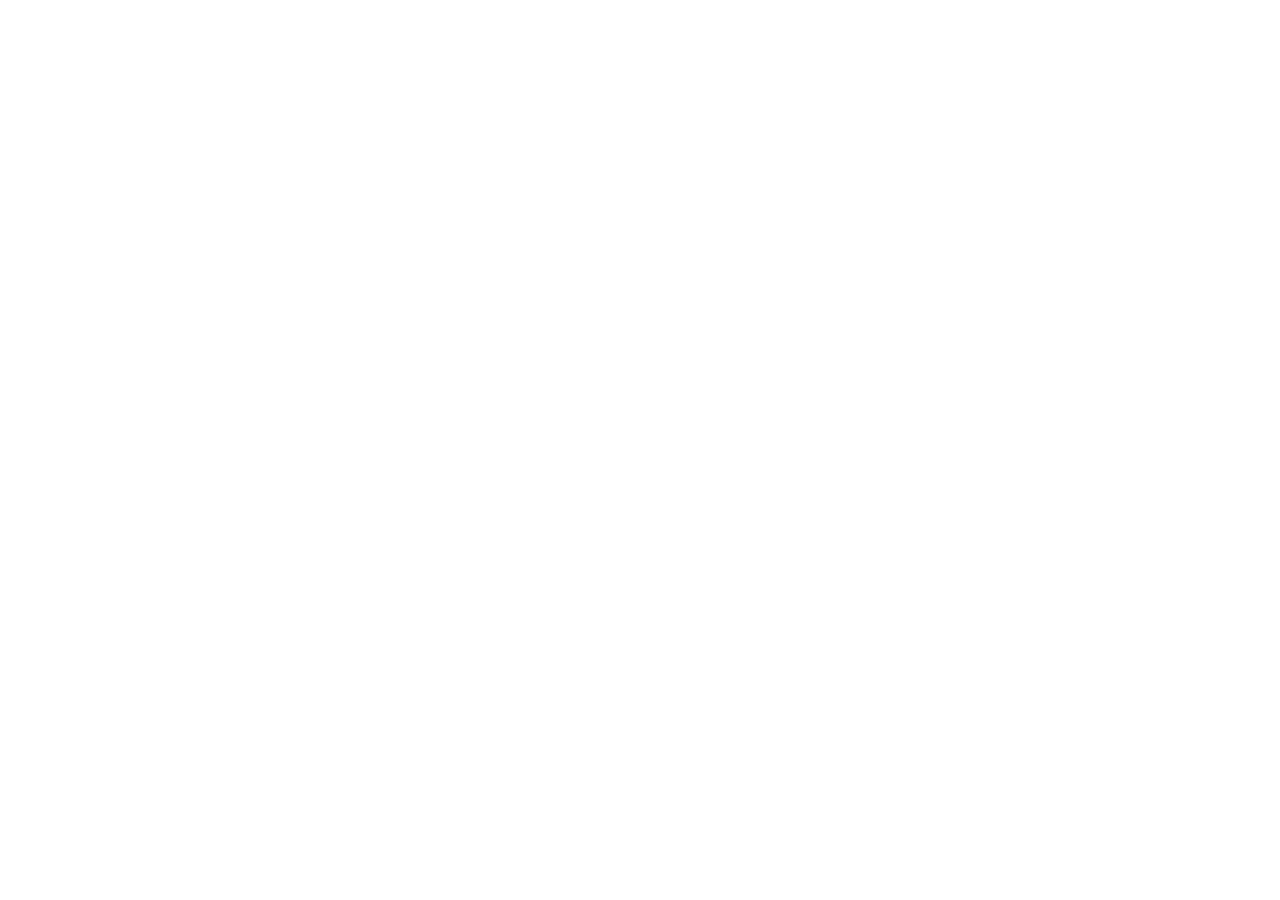
==== index.html @ a747517c "Adiciona index.html ao projeto" ====
<!DOCTYPE html>
<html lang="pt-br">
<head>
    <meta charset="UTF-8">
    <meta name="viewport" content="width=device-width, initial-scale=1.0">
    <title>fluxbox</title>
</head>
<body>
    

</body>
</html>
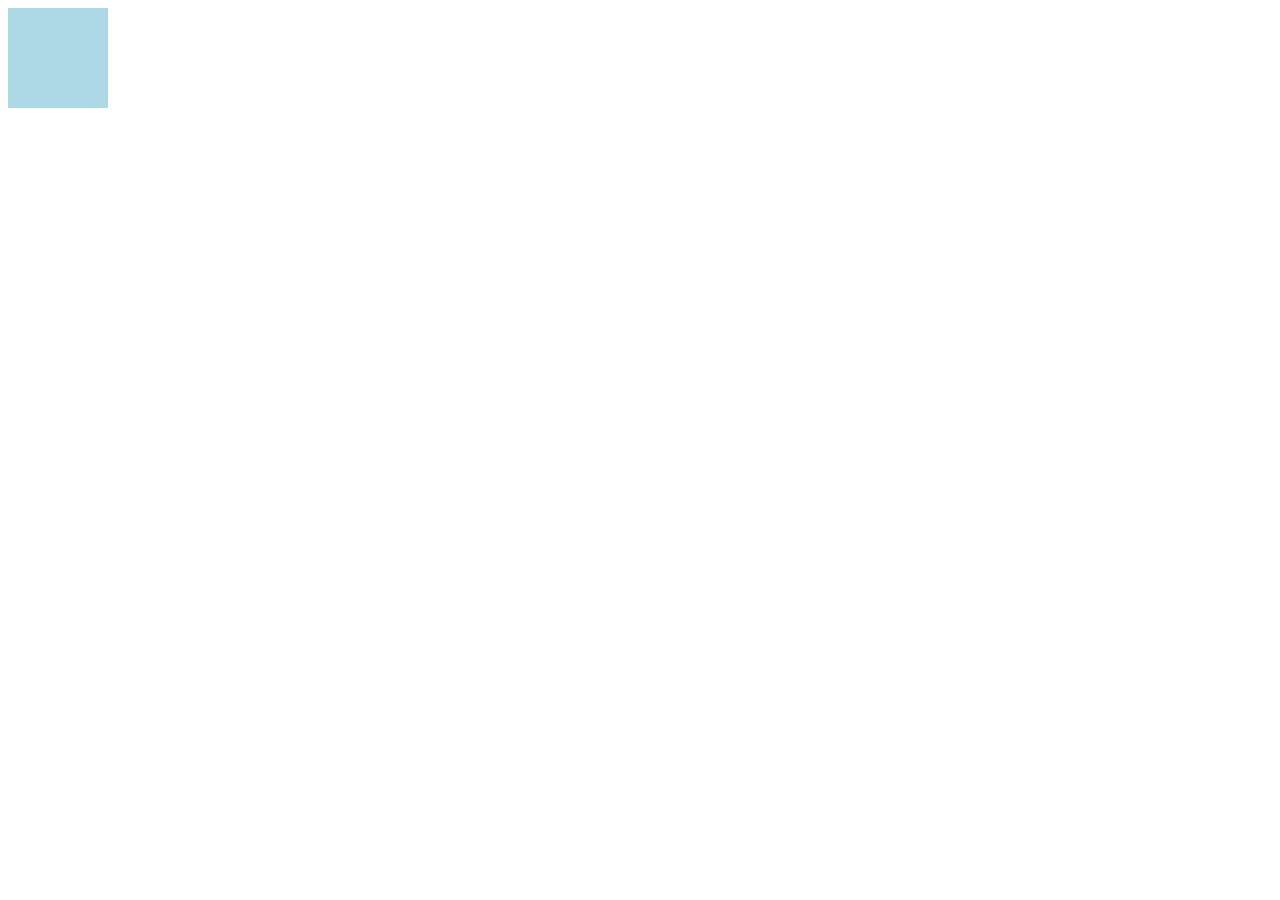
==== commit 70a789c8: "so umas mudanças" ====
--- a/index.html
+++ b/index.html
@@ -6,7 +6,6 @@
     <title>fluxbox</title>
 </head>
 <body>
-    
-
+    <div style="width: 100px; height: 100px; background-color: lightblue;"></div>
 </body>
 </html>
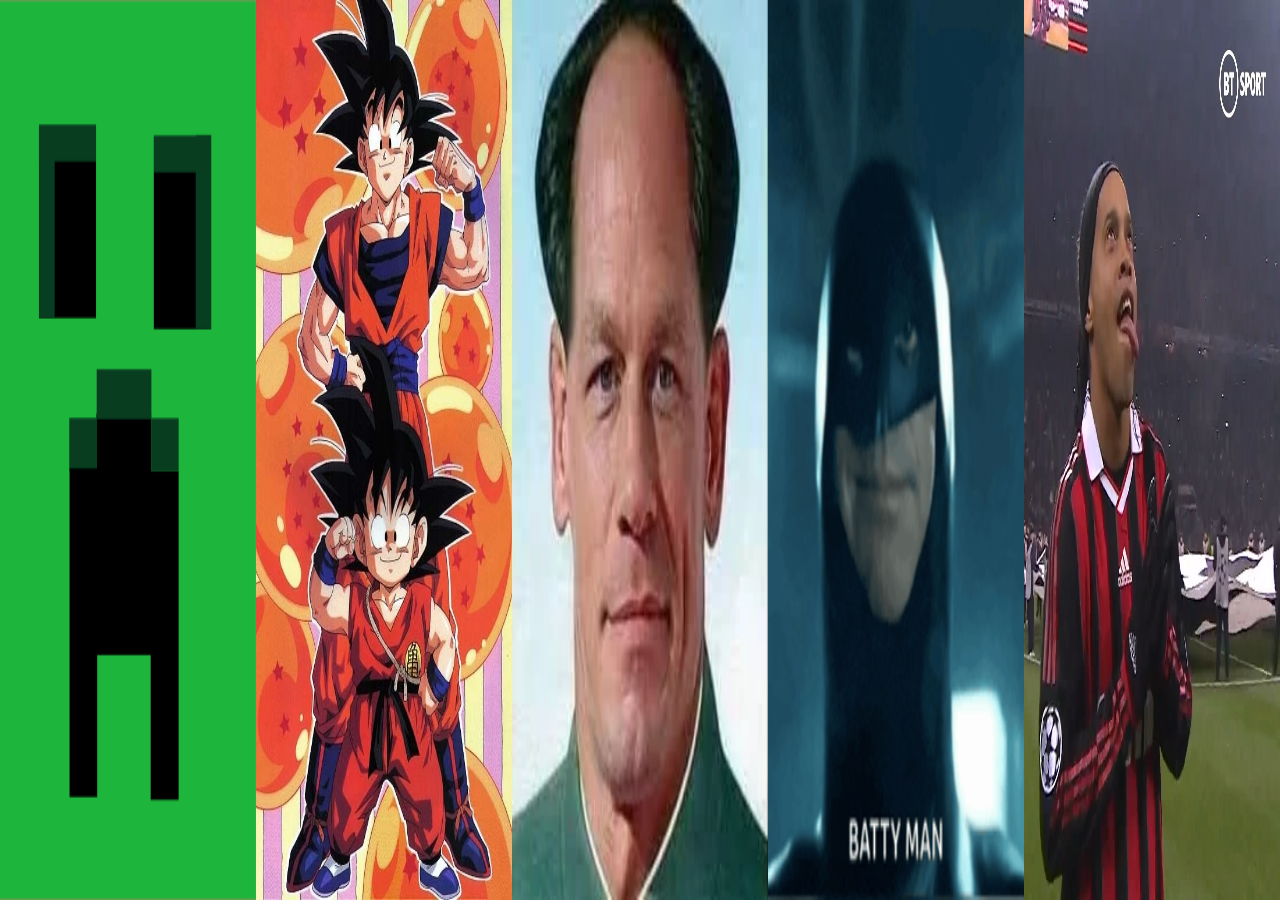
==== commit d4f90fe7: "mais alterações" ====
--- a/index.html
+++ b/index.html
@@ -2,10 +2,14 @@
 <html lang="pt-br">
 <head>
     <meta charset="UTF-8">
-    <meta name="viewport" content="width=device-width, initial-scale=1.0">
+    <meta name="viewport" content="width=device-width, initial-scale=1.0"  >
     <title>fluxbox</title>
 </head>
-<body>
-    <div style="width: 100px; height: 100px; background-color: lightblue;"></div>
+<body margin="0" style="margin: 0; padding: 0; overflow: hidden; display: flex; flex-direction: row; justify-content: center; ">
+    <div style="width: 45vh;height: 100vh; background-color: #EF767A; display: block;"><img src="500px-Minecraft-creeper-face.svg.webp" width="100%" height="100%"></div>
+    <div style="width: 45vh;height: 100vh; background-color: #456990; display: block;"><img src="Goku_29.webp" width="100%" height="100%"></div>
+    <div style="width: 45vh;height: 100vh; background-color: #49BEAA; display: block;"><img src="add-john-xina-and-the-wok-as-generals-to-the-xinet-v0-8naylxusv5d81.webp" width="100%" height="100%"></div>
+    <div style="width: 45vh;height: 100vh; background-color: #49DCB1; display: block;"><img src="batman.gif" width="100%" height="100%"></div>
+    <div style="width: 45vh;height: 100vh; background-color: #EEB868; display: block;"><img src="EoFkS7EWEAQLBzD.jpg" width="100%" height="100%"></div>
 </body>
 </html>
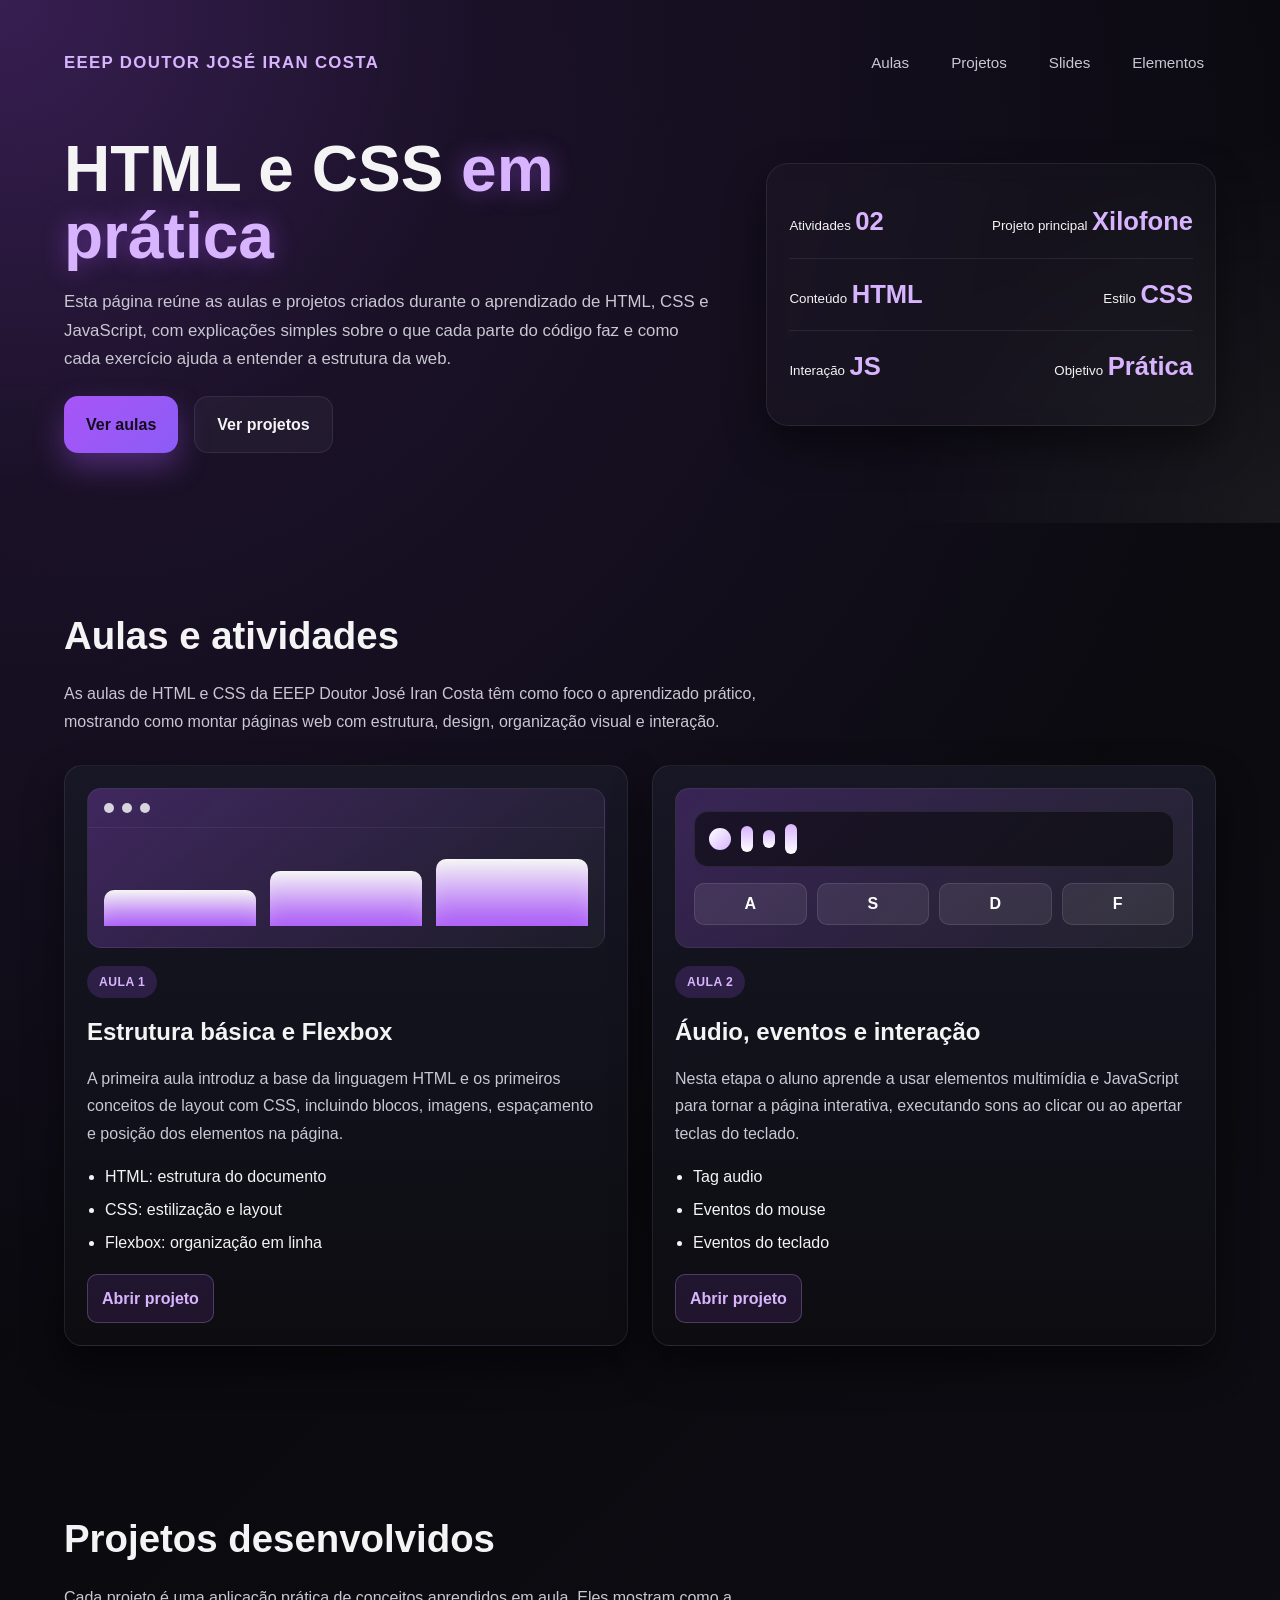
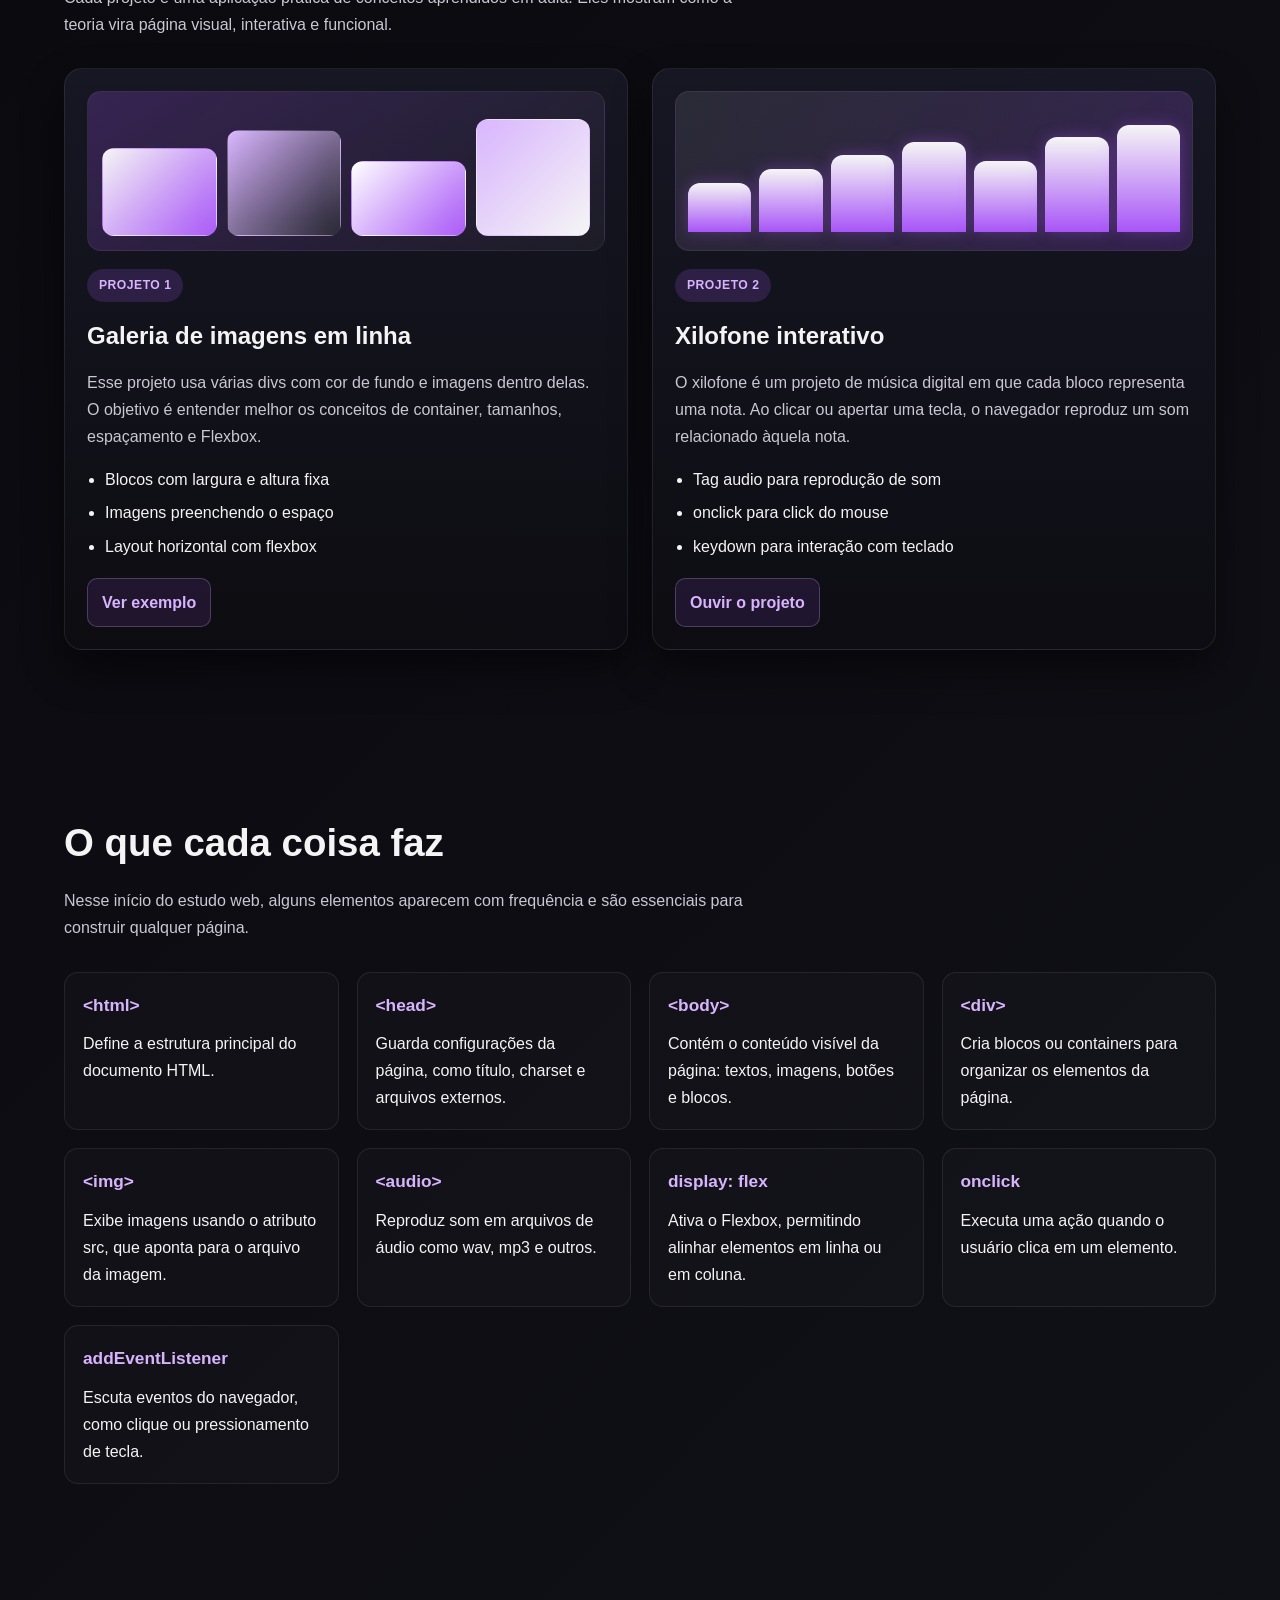
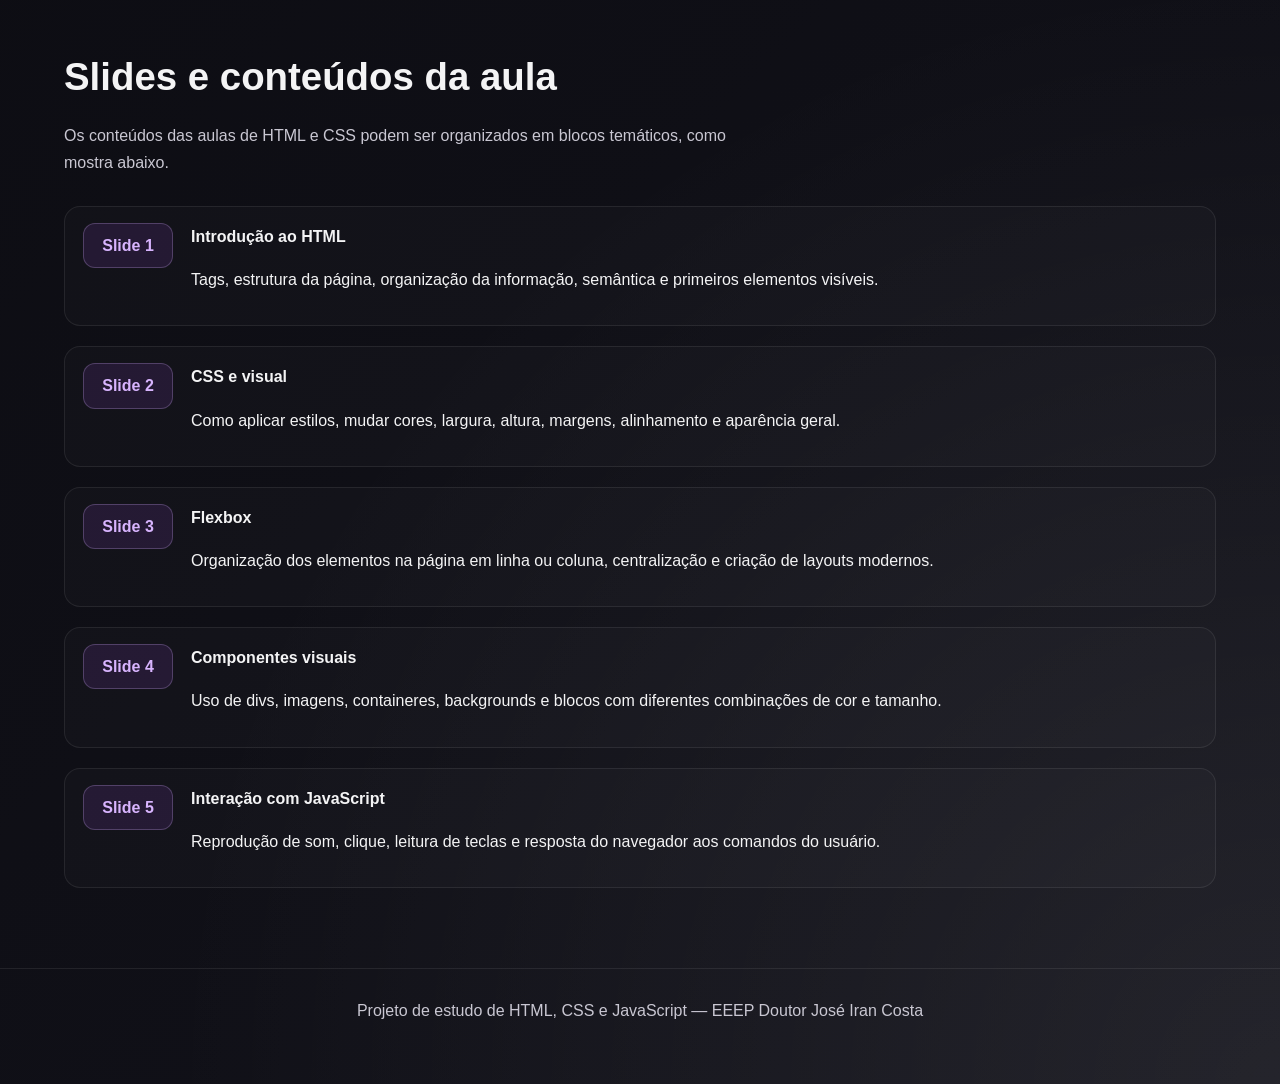
==== commit d9cdb21a: "melhorias" ====
--- a/index.html
+++ b/index.html
@@ -2,14 +2,305 @@
 <html lang="pt-br">
 <head>
     <meta charset="UTF-8">
-    <meta name="viewport" content="width=device-width, initial-scale=1.0"  >
-    <title>fluxbox</title>
+    <meta name="viewport" content="width=device-width, initial-scale=1.0">
+    <title>HTML/CSS - EEEP Doutor José Iran Costa</title>
+    <link rel="stylesheet" href="style.css">
 </head>
-<body margin="0" style="margin: 0; padding: 0; overflow: hidden; display: flex; flex-direction: row; justify-content: center; ">
-    <div style="width: 45vh;height: 100vh; background-color: #EF767A; display: block;"><img src="500px-Minecraft-creeper-face.svg.webp" width="100%" height="100%"></div>
-    <div style="width: 45vh;height: 100vh; background-color: #456990; display: block;"><img src="Goku_29.webp" width="100%" height="100%"></div>
-    <div style="width: 45vh;height: 100vh; background-color: #49BEAA; display: block;"><img src="add-john-xina-and-the-wok-as-generals-to-the-xinet-v0-8naylxusv5d81.webp" width="100%" height="100%"></div>
-    <div style="width: 45vh;height: 100vh; background-color: #49DCB1; display: block;"><img src="batman.gif" width="100%" height="100%"></div>
-    <div style="width: 45vh;height: 100vh; background-color: #EEB868; display: block;"><img src="EoFkS7EWEAQLBzD.jpg" width="100%" height="100%"></div>
+<body>
+    <header class="hero" id="inicio">
+        <div class="container">
+            <div class="topbar">
+                <div class="brand">EEEP Doutor José Iran Costa</div>
+                <nav class="nav" aria-label="Menu principal">
+                    <a href="#aulas">Aulas</a>
+                    <a href="#projetos">Projetos</a>
+                    <a href="#slides">Slides</a>
+                    <a href="#tags">Elementos</a>
+                </nav>
+            </div>
+
+            <div class="hero-content">
+                <div>
+                    <h1>HTML e CSS <span class="highlight">em prática</span></h1>
+                    <p>
+                        Esta página reúne as aulas e projetos criados durante o aprendizado de HTML, CSS e JavaScript,
+                        com explicações simples sobre o que cada parte do código faz e como cada exercício ajuda a entender
+                        a estrutura da web.
+                    </p>
+                    <div class="cta-row">
+                        <a class="btn btn-primary" href="#aulas">Ver aulas</a>
+                        <a class="btn btn-secondary" href="#projetos">Ver projetos</a>
+                    </div>
+                </div>
+
+                <div class="hero-card">
+                    <div class="mini-stat">
+                        <div>
+                            <small>Atividades</small>
+                            <strong>02</strong>
+                        </div>
+                        <div>
+                            <small>Projeto principal</small>
+                            <strong>Xilofone</strong>
+                        </div>
+                    </div>
+                    <div class="mini-stat">
+                        <div>
+                            <small>Conteúdo</small>
+                            <strong>HTML</strong>
+                        </div>
+                        <div>
+                            <small>Estilo</small>
+                            <strong>CSS</strong>
+                        </div>
+                    </div>
+                    <div class="mini-stat">
+                        <div>
+                            <small>Interação</small>
+                            <strong>JS</strong>
+                        </div>
+                        <div>
+                            <small>Objetivo</small>
+                            <strong>Prática</strong>
+                        </div>
+                    </div>
+                </div>
+            </div>
+        </div>
+    </header>
+
+    <main>
+        <section class="section" id="aulas">
+            <div class="container">
+                <h2 class="section-title">Aulas e atividades</h2>
+                <p class="section-sub">
+                    As aulas de HTML e CSS da EEEP Doutor José Iran Costa têm como foco o aprendizado prático,
+                    mostrando como montar páginas web com estrutura, design, organização visual e interação.
+                </p>
+
+                <div class="grid">
+                    <article class="card">
+                        <div class="card-visual visual-html">
+                            <div class="code-window">
+                                <span></span>
+                                <span></span>
+                                <span></span>
+                            </div>
+                            <div class="layout-demo layout-demo-row">
+                                <div></div>
+                                <div></div>
+                                <div></div>
+                            </div>
+                        </div>
+                        <span class="tag">Aula 1</span>
+                        <h3>Estrutura básica e Flexbox</h3>
+                        <p>
+                            A primeira aula introduz a base da linguagem HTML e os primeiros conceitos de layout com CSS,
+                            incluindo blocos, imagens, espaçamento e posição dos elementos na página.
+                        </p>
+                        <ul>
+                            <li>HTML: estrutura do documento</li>
+                            <li>CSS: estilização e layout</li>
+                            <li>Flexbox: organização em linha</li>
+                        </ul>
+                        <a class="project-link" href="aula%20_1/index.html" target="_blank">Abrir projeto</a>
+                    </article>
+
+                    <article class="card">
+                        <div class="card-visual visual-audio">
+                            <div class="player-panel">
+                                <span class="btn-circle"></span>
+                                <span class="bar bar-1"></span>
+                                <span class="bar bar-2"></span>
+                                <span class="bar bar-3"></span>
+                            </div>
+                            <div class="keypad">
+                                <span>A</span>
+                                <span>S</span>
+                                <span>D</span>
+                                <span>F</span>
+                            </div>
+                        </div>
+                        <span class="tag">Aula 2</span>
+                        <h3>Áudio, eventos e interação</h3>
+                        <p>
+                            Nesta etapa o aluno aprende a usar elementos multimídia e JavaScript para tornar a página interativa,
+                            executando sons ao clicar ou ao apertar teclas do teclado.
+                        </p>
+                        <ul>
+                            <li>Tag audio</li>
+                            <li>Eventos do mouse</li>
+                            <li>Eventos do teclado</li>
+                        </ul>
+                        <a class="project-link" href="xilofone/index.html" target="_blank">Abrir projeto</a>
+                    </article>
+                </div>
+            </div>
+        </section>
+
+        <section class="section" id="projetos">
+            <div class="container">
+                <h2 class="section-title">Projetos desenvolvidos</h2>
+                <p class="section-sub">
+                    Cada projeto é uma aplicação prática de conceitos aprendidos em aula. Eles mostram como a teoria vira
+                    página visual, interativa e funcional.
+                </p>
+
+                <div class="grid">
+                    <article class="card">
+                        <div class="card-visual visual-gallery">
+                            <div class="image-strip">
+                                <span class="img-box img-one"></span>
+                                <span class="img-box img-two"></span>
+                                <span class="img-box img-three"></span>
+                                <span class="img-box img-four"></span>
+                            </div>
+                        </div>
+                        <span class="tag">Projeto 1</span>
+                        <h3>Galeria de imagens em linha</h3>
+                        <p>
+                            Esse projeto usa várias divs com cor de fundo e imagens dentro delas. O objetivo é entender melhor
+                            os conceitos de container, tamanhos, espaçamento e Flexbox.
+                        </p>
+                        <ul>
+                            <li>Blocos com largura e altura fixa</li>
+                            <li>Imagens preenchendo o espaço</li>
+                            <li>Layout horizontal com flexbox</li>
+                        </ul>
+                        <a class="project-link" href="aula%20_1/index.html" target="_blank">Ver exemplo</a>
+                    </article>
+
+                    <article class="card">
+                        <div class="card-visual visual-xylophone">
+                            <div class="xylophone-bars">
+                                <span></span>
+                                <span></span>
+                                <span></span>
+                                <span></span>
+                                <span></span>
+                                <span></span>
+                                <span></span>
+                            </div>
+                        </div>
+                        <span class="tag">Projeto 2</span>
+                        <h3>Xilofone interativo</h3>
+                        <p>
+                            O xilofone é um projeto de música digital em que cada bloco representa uma nota. Ao clicar ou apertar
+                            uma tecla, o navegador reproduz um som relacionado àquela nota.
+                        </p>
+                        <ul>
+                            <li>Tag audio para reprodução de som</li>
+                            <li>onclick para click do mouse</li>
+                            <li>keydown para interação com teclado</li>
+                        </ul>
+                        <a class="project-link" href="xilofone/index.html" target="_blank">Ouvir o projeto</a>
+                    </article>
+                </div>
+            </div>
+        </section>
+
+        <section class="section" id="tags">
+            <div class="container">
+                <h2 class="section-title">O que cada coisa faz</h2>
+                <p class="section-sub">
+                    Nesse início do estudo web, alguns elementos aparecem com frequência e são essenciais para construir qualquer página.
+                </p>
+
+                <div class="glossary">
+                    <div class="glossary-item">
+                        <strong>&lt;html&gt;</strong>
+                        Define a estrutura principal do documento HTML.
+                    </div>
+                    <div class="glossary-item">
+                        <strong>&lt;head&gt;</strong>
+                        Guarda configurações da página, como título, charset e arquivos externos.
+                    </div>
+                    <div class="glossary-item">
+                        <strong>&lt;body&gt;</strong>
+                        Contém o conteúdo visível da página: textos, imagens, botões e blocos.
+                    </div>
+                    <div class="glossary-item">
+                        <strong>&lt;div&gt;</strong>
+                        Cria blocos ou containers para organizar os elementos da página.
+                    </div>
+                    <div class="glossary-item">
+                        <strong>&lt;img&gt;</strong>
+                        Exibe imagens usando o atributo src, que aponta para o arquivo da imagem.
+                    </div>
+                    <div class="glossary-item">
+                        <strong>&lt;audio&gt;</strong>
+                        Reproduz som em arquivos de áudio como wav, mp3 e outros.
+                    </div>
+                    <div class="glossary-item">
+                        <strong>display: flex</strong>
+                        Ativa o Flexbox, permitindo alinhar elementos em linha ou em coluna.
+                    </div>
+                    <div class="glossary-item">
+                        <strong>onclick</strong>
+                        Executa uma ação quando o usuário clica em um elemento.
+                    </div>
+                    <div class="glossary-item">
+                        <strong>addEventListener</strong>
+                        Escuta eventos do navegador, como clique ou pressionamento de tecla.
+                    </div>
+                </div>
+            </div>
+        </section>
+
+        <section class="section" id="slides">
+            <div class="container">
+                <h2 class="section-title">Slides e conteúdos da aula</h2>
+                <p class="section-sub">
+                    Os conteúdos das aulas de HTML e CSS podem ser organizados em blocos temáticos, como mostra abaixo.
+                </p>
+
+                <div class="timeline">
+                    <div class="timeline-item">
+                        <span>Slide 1</span>
+                        <div>
+                            <h4>Introdução ao HTML</h4>
+                            <p>Tags, estrutura da página, organização da informação, semântica e primeiros elementos visíveis.</p>
+                        </div>
+                    </div>
+
+                    <div class="timeline-item">
+                        <span>Slide 2</span>
+                        <div>
+                            <h4>CSS e visual</h4>
+                            <p>Como aplicar estilos, mudar cores, largura, altura, margens, alinhamento e aparência geral.</p>
+                        </div>
+                    </div>
+
+                    <div class="timeline-item">
+                        <span>Slide 3</span>
+                        <div>
+                            <h4>Flexbox</h4>
+                            <p>Organização dos elementos na página em linha ou coluna, centralização e criação de layouts modernos.</p>
+                        </div>
+                    </div>
+
+                    <div class="timeline-item">
+                        <span>Slide 4</span>
+                        <div>
+                            <h4>Componentes visuais</h4>
+                            <p>Uso de divs, imagens, containeres, backgrounds e blocos com diferentes combinações de cor e tamanho.</p>
+                        </div>
+                    </div>
+
+                    <div class="timeline-item">
+                        <span>Slide 5</span>
+                        <div>
+                            <h4>Interação com JavaScript</h4>
+                            <p>Reprodução de som, clique, leitura de teclas e resposta do navegador aos comandos do usuário.</p>
+                        </div>
+                    </div>
+                </div>
+            </div>
+        </section>
+    </main>
+
+    <footer>
+        Projeto de estudo de HTML, CSS e JavaScript — EEEP Doutor José Iran Costa
+    </footer>
 </body>
-</html>+</html>
--- a/style.css
+++ b/style.css
@@ -0,0 +1,496 @@
+/*
+    Arquivo de estilo principal do projeto.
+    Este CSS organiza a página inicial do curso de HTML e CSS.
+    O tema foi pensado em tons cybertech: roxo, preto e branco.
+
+    Estrutura do arquivo:
+    1. variáveis de cor
+    2. reset geral
+    3. layout do cabeçalho/hero
+    4. cards de aulas e projetos
+    5. mini visuais ilustrativos
+    6. glossário de elementos
+    7. timeline de slides
+    8. responsividade
+*/
+
+:root {
+    --bg: #07070b;
+    --bg-2: #12121a;
+    --panel: rgba(22, 22, 33, 0.9);
+    --panel-strong: #181826;
+    --primary: #a855f7;
+    --secondary: #d8b4fe;
+    --accent: #f5f5f5;
+    --text: #f4f4f5;
+    --muted: #c9c7d2;
+    --line: rgba(255,255,255,0.08);
+    --shadow: 0 20px 40px rgba(0,0,0,0.45);
+    --glow: 0 0 25px rgba(168, 85, 247, 0.45);
+}
+
+* {
+    box-sizing: border-box;
+}
+
+html {
+    scroll-behavior: smooth;
+}
+
+body {
+    margin: 0;
+    font-family: Arial, Helvetica, sans-serif;
+    background:
+        radial-gradient(circle at top left, rgba(168,85,247,0.18), transparent 30%),
+        radial-gradient(circle at bottom right, rgba(255,255,255,0.08), transparent 25%),
+        linear-gradient(135deg, var(--bg), var(--bg-2));
+    color: var(--text);
+    line-height: 1.7;
+}
+
+a {
+    color: inherit;
+    text-decoration: none;
+}
+
+.container {
+    width: min(1200px, 90vw);
+    margin: 0 auto;
+}
+
+.hero {
+    padding: 30px 0 40px;
+    background: radial-gradient(circle at top left, rgba(168,85,247,0.15), transparent 35%),
+                radial-gradient(circle at bottom right, rgba(255,255,255,0.06), transparent 28%);
+}
+
+.topbar {
+    display: flex;
+    justify-content: space-between;
+    align-items: center;
+    gap: 20px;
+    padding: 12px 0 32px;
+}
+
+.brand {
+    font-size: 1.05rem;
+    font-weight: 700;
+    letter-spacing: 0.08em;
+    text-transform: uppercase;
+    color: var(--secondary);
+}
+
+.nav {
+    display: flex;
+    gap: 18px;
+    flex-wrap: wrap;
+    font-size: 0.95rem;
+    color: var(--muted);
+}
+
+.nav a {
+    padding: 8px 12px;
+    border-radius: 999px;
+    transition: 0.25s ease;
+}
+
+.nav a:hover {
+    background: rgba(255,255,255,0.04);
+    color: #fff;
+}
+
+.hero-content {
+    display: grid;
+    grid-template-columns: 1.2fr 0.8fr;
+    gap: 28px;
+    align-items: center;
+    padding: 20px 0 30px;
+}
+
+.hero h1 {
+    font-size: clamp(2.4rem, 5vw, 4.4rem);
+    line-height: 1.05;
+    margin: 0 0 18px;
+}
+
+.highlight {
+    color: var(--secondary);
+    text-shadow: var(--glow);
+}
+
+.hero p {
+    margin: 0 0 22px;
+    font-size: 1.05rem;
+    color: var(--muted);
+    max-width: 650px;
+}
+
+.cta-row {
+    display: flex;
+    flex-wrap: wrap;
+    gap: 16px;
+    margin-top: 14px;
+}
+
+.btn {
+    display: inline-flex;
+    align-items: center;
+    justify-content: center;
+    padding: 14px 22px;
+    border-radius: 14px;
+    font-weight: 700;
+    transition: transform 0.2s ease, box-shadow 0.2s ease;
+}
+
+.btn:hover {
+    transform: translateY(-2px);
+}
+
+.btn-primary {
+    background: linear-gradient(135deg, var(--primary), #8b5cf6);
+    color: #120c1c;
+    box-shadow: 0 14px 30px rgba(168,85,247,0.35);
+}
+
+.btn-secondary {
+    background: rgba(255,255,255,0.04);
+    border: 1px solid var(--line);
+    color: var(--text);
+}
+
+.hero-card {
+    background: rgba(255,255,255,0.025);
+    border: 1px solid var(--line);
+    border-radius: 22px;
+    padding: 22px;
+    box-shadow: var(--shadow);
+    backdrop-filter: blur(10px);
+}
+
+.mini-stat {
+    display: flex;
+    align-items: center;
+    justify-content: space-between;
+    gap: 16px;
+    padding: 14px 0;
+    border-bottom: 1px solid var(--line);
+}
+
+.mini-stat:last-child {
+    border-bottom: none;
+}
+
+.mini-stat strong {
+    font-size: 1.6rem;
+    color: var(--secondary);
+}
+
+.section {
+    padding: 80px 0;
+}
+
+.section-title {
+    font-size: clamp(2rem, 3vw, 2.8rem);
+    margin: 0 0 12px;
+}
+
+.section-sub {
+    color: var(--muted);
+    margin: 0 0 30px;
+    max-width: 700px;
+}
+
+.grid {
+    display: grid;
+    grid-template-columns: repeat(auto-fit, minmax(260px, 1fr));
+    gap: 24px;
+}
+
+.card {
+    background: linear-gradient(180deg, rgba(24,24,38,0.95), rgba(13,13,18,0.95));
+    border: 1px solid var(--line);
+    border-radius: 18px;
+    padding: 22px;
+    box-shadow: var(--shadow);
+}
+
+.card-visual {
+    position: relative;
+    overflow: hidden;
+    height: 160px;
+    border-radius: 14px;
+    margin-bottom: 18px;
+    border: 1px solid rgba(255,255,255,0.06);
+    background: linear-gradient(135deg, rgba(168,85,247,0.28), rgba(255,255,255,0.04));
+}
+
+.code-window {
+    display: flex;
+    gap: 8px;
+    padding: 14px 16px;
+    border-bottom: 1px solid rgba(255,255,255,0.06);
+}
+
+.code-window span {
+    width: 10px;
+    height: 10px;
+    border-radius: 50%;
+    display: block;
+    background: #ffffff;
+    opacity: 0.8;
+}
+
+.layout-demo {
+    display: flex;
+    align-items: end;
+    gap: 14px;
+    height: calc(100% - 42px);
+    padding: 18px 16px;
+}
+
+.layout-demo div {
+    flex: 1;
+    border-radius: 10px 10px 0 0;
+    background: linear-gradient(180deg, #f5f5f5, #a855f7);
+    box-shadow: inset 0 0 18px rgba(255,255,255,0.18);
+}
+
+.layout-demo-row div:nth-child(1) { height: 45%; }
+.layout-demo-row div:nth-child(2) { height: 68%; }
+.layout-demo-row div:nth-child(3) { height: 84%; }
+
+.visual-audio {
+    background: linear-gradient(135deg, rgba(168,85,247,0.24), rgba(255,255,255,0.06));
+    display: flex;
+    flex-direction: column;
+    justify-content: center;
+    padding: 18px;
+    gap: 16px;
+}
+
+.player-panel {
+    display: flex;
+    align-items: center;
+    gap: 10px;
+    background: rgba(9,9,12,0.6);
+    border: 1px solid rgba(255,255,255,0.08);
+    border-radius: 14px;
+    padding: 12px 14px;
+}
+
+.btn-circle {
+    width: 22px;
+    height: 22px;
+    border-radius: 50%;
+    background: linear-gradient(135deg, #ffffff, #d8b4fe);
+    display: inline-block;
+}
+
+.bar {
+    display: inline-block;
+    border-radius: 999px;
+    background: linear-gradient(180deg, #d8b4fe, #ffffff);
+}
+
+.bar-1 { width: 12px; height: 26px; }
+.bar-2 { width: 12px; height: 18px; }
+.bar-3 { width: 12px; height: 30px; }
+
+.keypad {
+    display: flex;
+    gap: 10px;
+}
+
+.keypad span {
+    flex: 1;
+    background: rgba(255,255,255,0.08);
+    border: 1px solid rgba(255,255,255,0.1);
+    border-radius: 10px;
+    display: flex;
+    align-items: center;
+    justify-content: center;
+    height: 42px;
+    font-weight: 700;
+    color: #fff;
+}
+
+.visual-gallery {
+    background: linear-gradient(135deg, rgba(168,85,247,0.22), rgba(255,255,255,0.04));
+    display: flex;
+    align-items: center;
+    justify-content: center;
+    padding: 14px;
+}
+
+.image-strip {
+    display: flex;
+    gap: 10px;
+    width: 100%;
+    height: 100%;
+    align-items: end;
+}
+
+.img-box {
+    display: block;
+    flex: 1;
+    border-radius: 12px;
+    border: 1px solid rgba(255,255,255,0.08);
+    box-shadow: inset 0 0 25px rgba(255,255,255,0.08);
+}
+
+.img-one { background: linear-gradient(135deg, #f5f5f5, #a855f7); height: 68%; }
+.img-two { background: linear-gradient(135deg, #d8b4fe, #1f1f2a); height: 82%; }
+.img-three { background: linear-gradient(135deg, #ffffff, #a855f7); height: 58%; }
+.img-four { background: linear-gradient(135deg, #d8b4fe, #f5f5f5); height: 90%; }
+
+.visual-xylophone {
+    background: linear-gradient(135deg, rgba(255,255,255,0.09), rgba(168,85,247,0.22));
+    display: flex;
+    align-items: end;
+    justify-content: center;
+    padding: 18px 12px;
+}
+
+.xylophone-bars {
+    display: flex;
+    align-items: end;
+    justify-content: center;
+    gap: 8px;
+    width: 100%;
+    height: 100%;
+}
+
+.xylophone-bars span {
+    display: block;
+    flex: 1;
+    border-radius: 12px 12px 0 0;
+    background: linear-gradient(180deg, #f5f5f5, #a855f7);
+    box-shadow: 0 0 15px rgba(168,85,247,0.35);
+}
+
+.xylophone-bars span:nth-child(1) { height: 40%; }
+.xylophone-bars span:nth-child(2) { height: 52%; }
+.xylophone-bars span:nth-child(3) { height: 63%; }
+.xylophone-bars span:nth-child(4) { height: 74%; }
+.xylophone-bars span:nth-child(5) { height: 58%; }
+.xylophone-bars span:nth-child(6) { height: 78%; }
+.xylophone-bars span:nth-child(7) { height: 88%; }
+
+.tag {
+    display: inline-block;
+    padding: 6px 12px;
+    border-radius: 999px;
+    font-size: 0.76rem;
+    font-weight: 700;
+    letter-spacing: 0.04em;
+    text-transform: uppercase;
+    background: rgba(168,85,247,0.18);
+    color: var(--secondary);
+    margin-bottom: 14px;
+}
+
+.card h3 {
+    margin: 0 0 12px;
+    font-size: 1.5rem;
+}
+
+.card p {
+    margin: 0 0 16px;
+    color: var(--muted);
+}
+
+.card ul {
+    padding-left: 18px;
+    margin: 0;
+    color: var(--text);
+}
+
+.card li + li {
+    margin-top: 6px;
+}
+
+.project-link {
+    display: inline-block;
+    margin-top: 18px;
+    padding: 10px 14px;
+    border-radius: 10px;
+    background: rgba(168,85,247,0.12);
+    border: 1px solid rgba(216,180,254,0.25);
+    color: var(--secondary);
+    font-weight: 700;
+}
+
+.glossary {
+    display: grid;
+    grid-template-columns: repeat(auto-fit, minmax(220px, 1fr));
+    gap: 18px;
+}
+
+.glossary-item {
+    background: rgba(255,255,255,0.02);
+    border: 1px solid var(--line);
+    border-radius: 14px;
+    padding: 18px;
+}
+
+.glossary-item strong {
+    display: block;
+    color: var(--secondary);
+    margin-bottom: 10px;
+    font-size: 1.08rem;
+}
+
+.timeline {
+    display: grid;
+    gap: 20px;
+    margin-top: 12px;
+}
+
+.timeline-item {
+    display: grid;
+    grid-template-columns: 90px 1fr;
+    gap: 18px;
+    align-items: start;
+    background: rgba(255,255,255,0.02);
+    border: 1px solid var(--line);
+    border-radius: 16px;
+    padding: 16px 18px;
+}
+
+.timeline-item span {
+    display: inline-flex;
+    align-items: center;
+    justify-content: center;
+    background: rgba(168,85,247,0.12);
+    border: 1px solid rgba(216,180,254,0.25);
+    color: var(--secondary);
+    border-radius: 12px;
+    padding: 8px 10px;
+    font-weight: 700;
+}
+
+.timeline-item h4 {
+    margin: 0 0 8px;
+}
+
+footer {
+    padding: 28px 0 60px;
+    color: var(--muted);
+    text-align: center;
+    border-top: 1px solid var(--line);
+}
+
+@media (max-width: 760px) {
+    .hero-content {
+        grid-template-columns: 1fr;
+    }
+
+    .topbar {
+        flex-direction: column;
+        align-items: flex-start;
+    }
+
+    .timeline-item {
+        grid-template-columns: 1fr;
+    }
+}
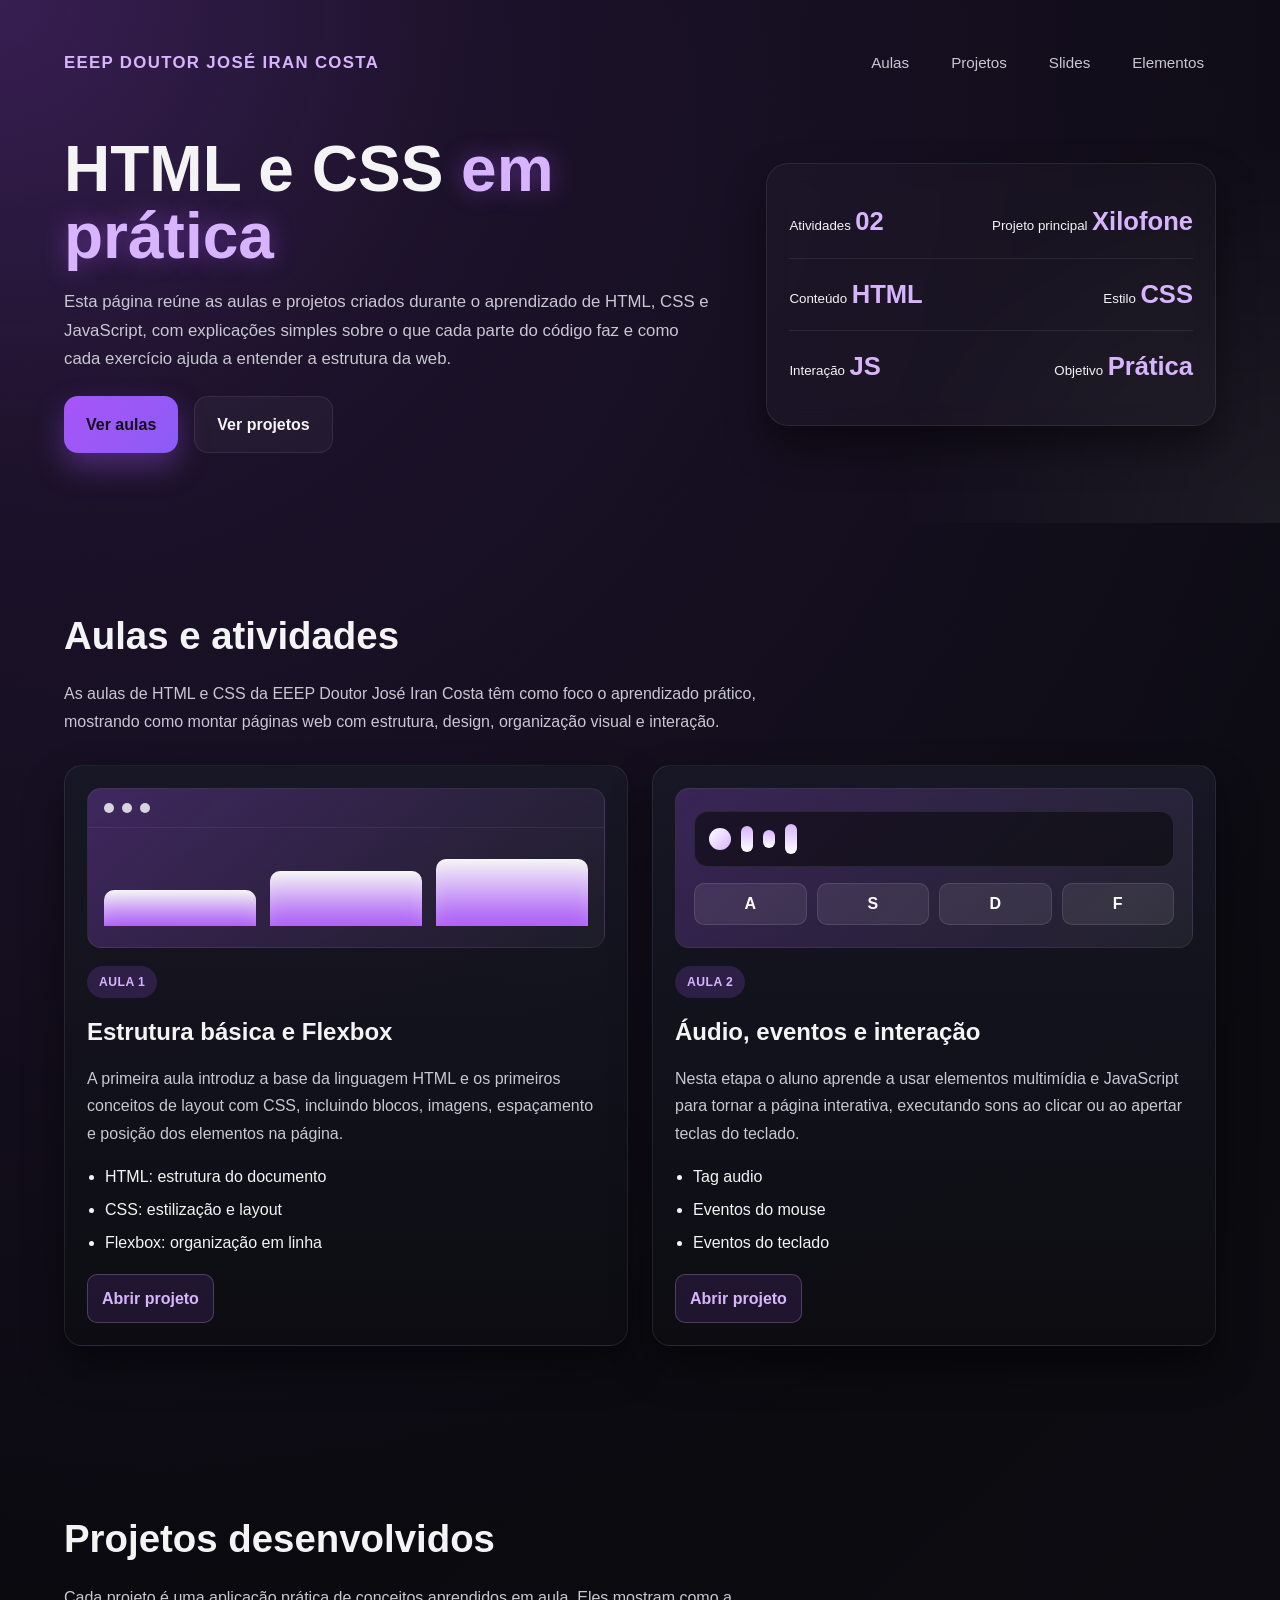
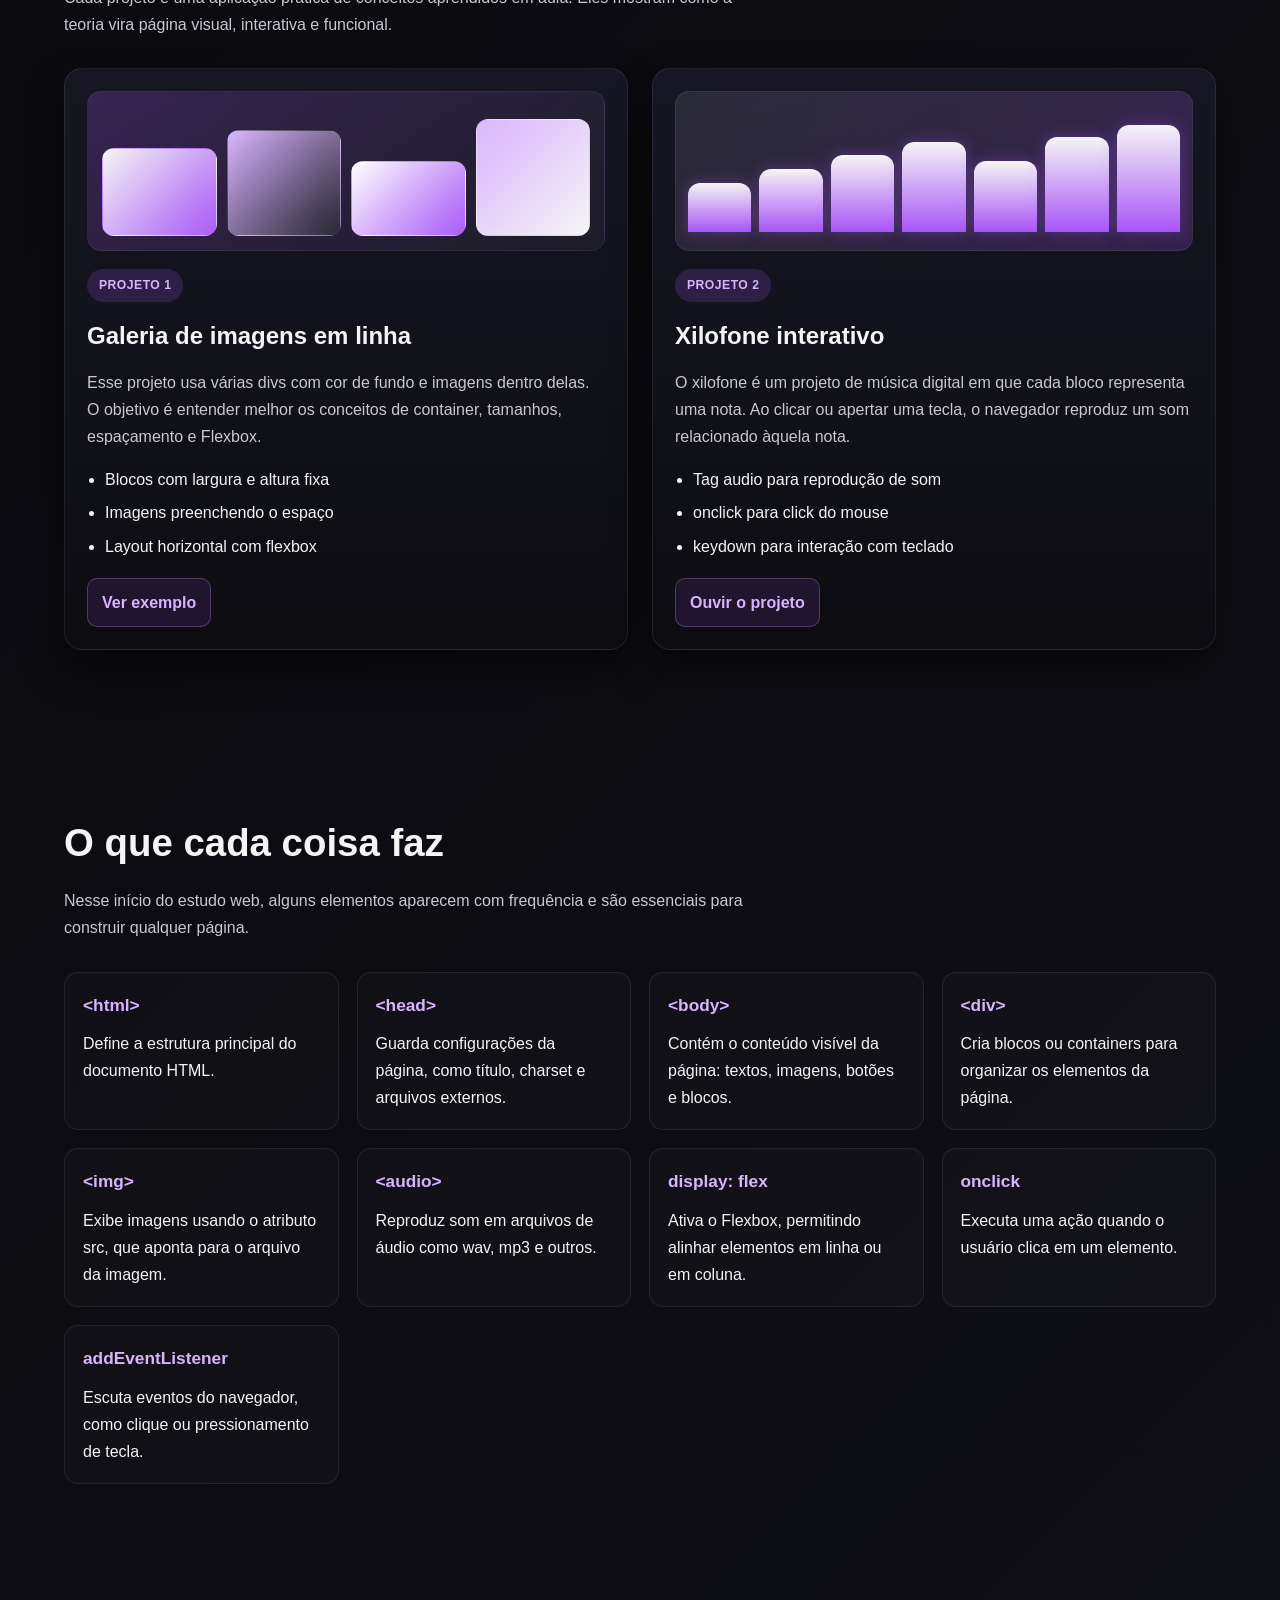
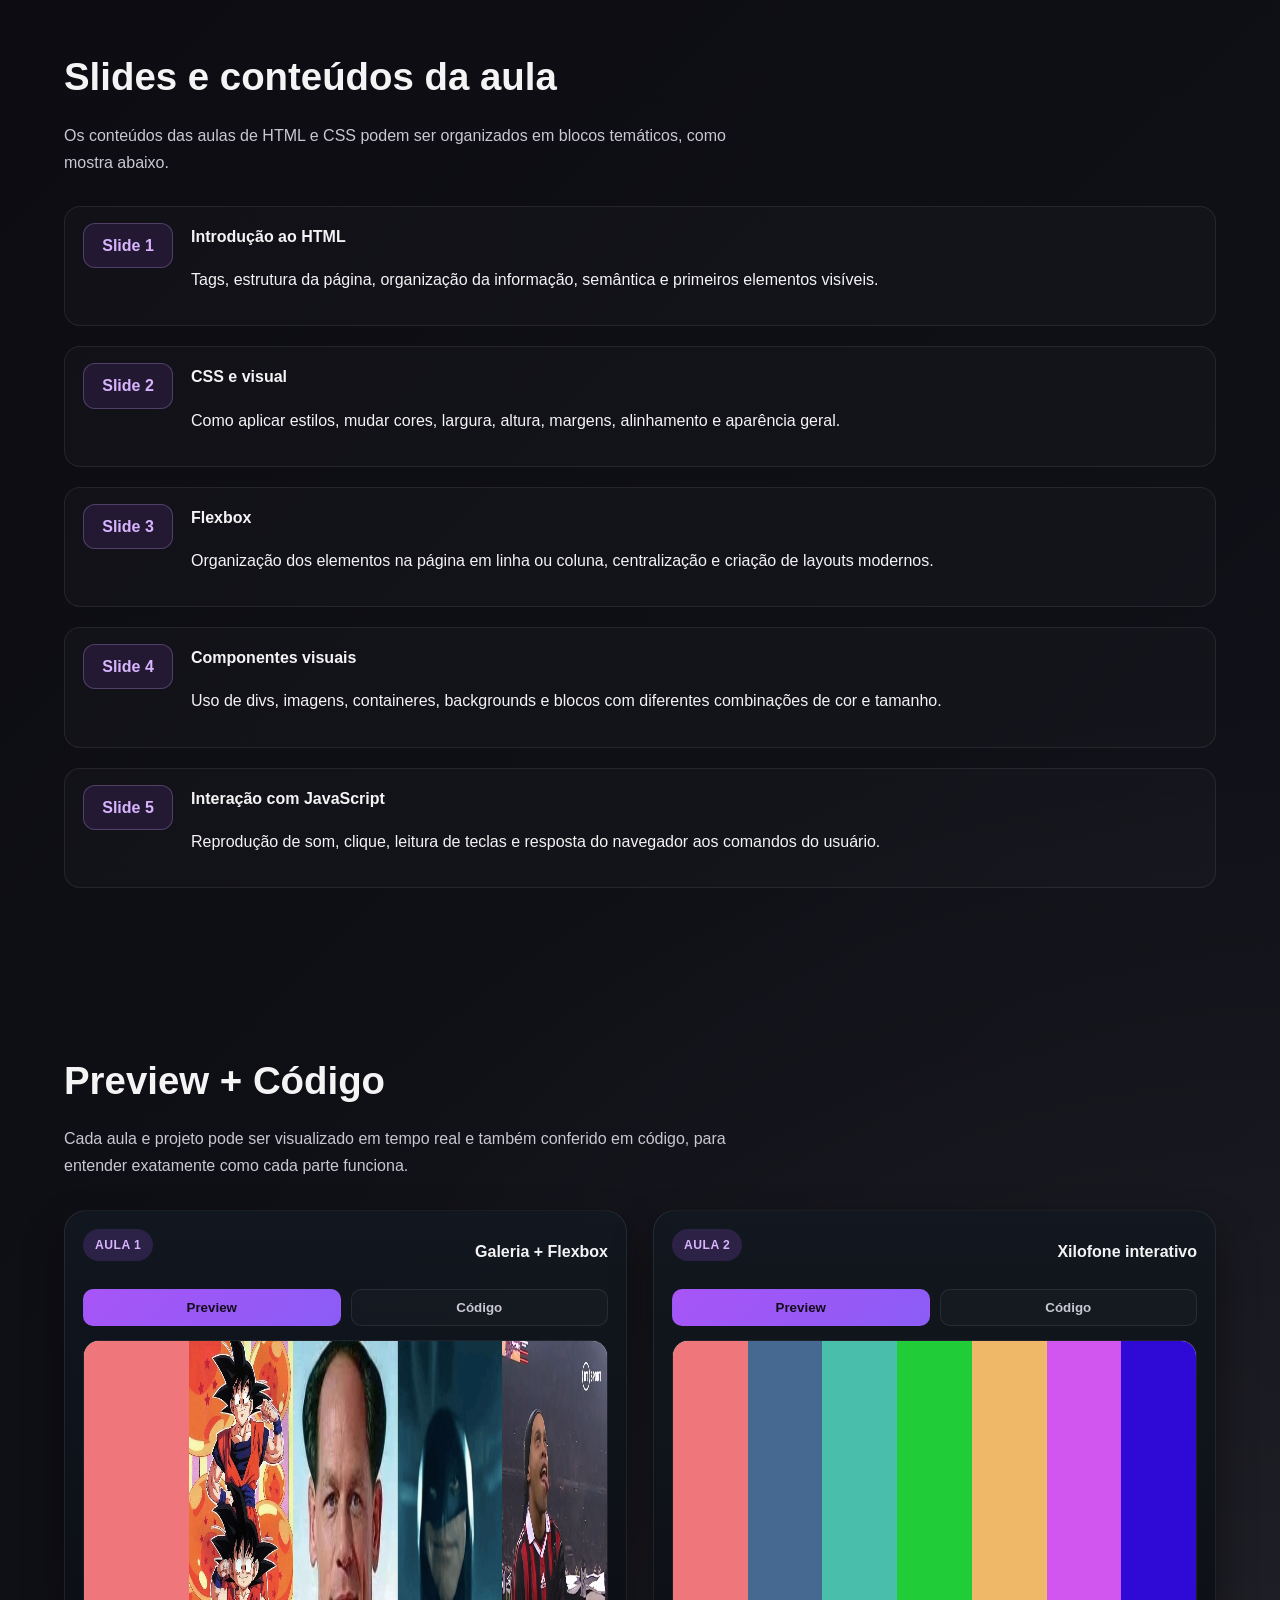
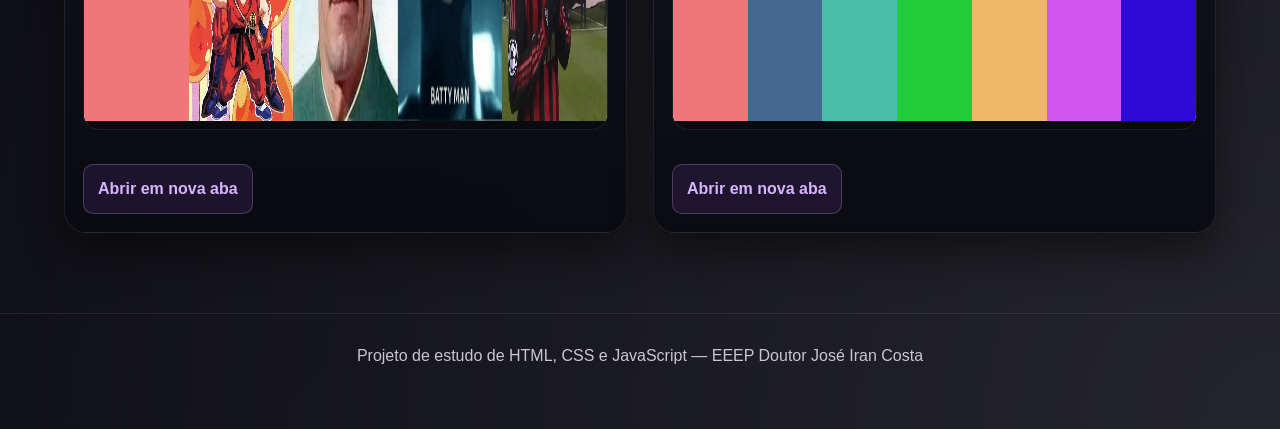
==== commit 09d50353: "adiciona seção interativa com pré-visualização e código das aulas" ====
--- a/index.html
+++ b/index.html
@@ -297,10 +297,121 @@
                 </div>
             </div>
         </section>
+
+        <section class="section" id="interativo">
+            <div class="container">
+                <h2 class="section-title">Preview + Código</h2>
+                <p class="section-sub">
+                    Cada aula e projeto pode ser visualizado em tempo real e também conferido em código, para entender exatamente como cada parte funciona.
+                </p>
+
+                <div class="demo-grid">
+                    <article class="demo-card">
+                        <div class="demo-topbar">
+                            <span class="tag">Aula 1</span>
+                            <strong>Galeria + Flexbox</strong>
+                        </div>
+
+                        <div class="demo-controls">
+                            <button class="tab-btn active" data-demo="aula-1" data-panel="preview">Preview</button>
+                            <button class="tab-btn" data-demo="aula-1" data-panel="code">Código</button>
+                        </div>
+
+                        <div class="demo-panel active" id="aula-1-preview">
+                            <iframe src="aula%20_1/index.html" title="Preview da Aula 1"></iframe>
+                        </div>
+
+                        <div class="demo-panel" id="aula-1-code">
+                            <pre><code>&lt;!DOCTYPE html&gt;
+&lt;html lang="pt-br"&gt;
+&lt;head&gt;
+    &lt;meta charset="UTF-8"&gt;
+    &lt;meta name="viewport" content="width=device-width, initial-scale=1.0"&gt;
+    &lt;link rel="stylesheet" href="style.css"&gt;
+    &lt;title&gt;fluxbox&lt;/title&gt;
+&lt;/head&gt;
+&lt;body style="margin: 0; padding: 0; overflow: hidden; display: flex; flex-direction: row; justify-content: center;"&gt;
+    &lt;div style="width: 45vh; height: 100vh; background-color: #EF767A; display: block;"&gt;&lt;/div&gt;
+    &lt;div style="width: 45vh; height: 100vh; background-color: #456990; display: block;"&gt;
+        &lt;img src="Goku_29.webp" width="100%" height="100%"&gt;
+    &lt;/div&gt;
+    &lt;div style="width: 45vh; height: 100vh; background-color: #49BEAA; display: block;"&gt;
+        &lt;img src="add-john-xina-and-the-wok-as-generals-to-the-xinet-v0-8naylxusv5d81.webp" width="100%" height="100%"&gt;
+    &lt;/div&gt;
+&lt;/body&gt;
+&lt;/html&gt;</code></pre>
+                        </div>
+
+                        <div class="demo-actions">
+                            <a class="project-link" href="aula%20_1/index.html" target="_blank">Abrir em nova aba</a>
+                        </div>
+                    </article>
+
+                    <article class="demo-card">
+                        <div class="demo-topbar">
+                            <span class="tag">Aula 2</span>
+                            <strong>Xilofone interativo</strong>
+                        </div>
+
+                        <div class="demo-controls">
+                            <button class="tab-btn active" data-demo="aula-2" data-panel="preview">Preview</button>
+                            <button class="tab-btn" data-demo="aula-2" data-panel="code">Código</button>
+                        </div>
+
+                        <div class="demo-panel active" id="aula-2-preview">
+                            <iframe src="xilofone/index.html" title="Preview do Xilofone"></iframe>
+                        </div>
+
+                        <div class="demo-panel" id="aula-2-code">
+                            <pre><code>document.addEventListener('keydown', function(event) {
+    const tecla = event.key.toLowerCase();
+    const notas = {
+        'a': 'note1',
+        's': 'note2',
+        'd': 'note3',
+        'f': 'note4',
+        'g': 'note5',
+        'h': 'note6',
+        'j': 'note7'
+    };
+
+    if (notas[tecla]) {
+        const audio = document.getElementById(notas[tecla]);
+        audio.currentTime = 0;
+        audio.play();
+    }
+});</code></pre>
+                        </div>
+
+                        <div class="demo-actions">
+                            <a class="project-link" href="xilofone/index.html" target="_blank">Abrir em nova aba</a>
+                        </div>
+                    </article>
+                </div>
+            </div>
+        </section>
     </main>
 
     <footer>
         Projeto de estudo de HTML, CSS e JavaScript — EEEP Doutor José Iran Costa
     </footer>
+
+    <script>
+        document.querySelectorAll('.tab-btn').forEach(function (button) {
+            button.addEventListener('click', function () {
+                const demo = this.dataset.demo;
+                const panel = this.dataset.panel;
+                const card = this.closest('.demo-card');
+
+                card.querySelectorAll('.tab-btn').forEach(function (btn) {
+                    btn.classList.toggle('active', btn === button);
+                });
+
+                card.querySelectorAll('.demo-panel').forEach(function (item) {
+                    item.classList.toggle('active', item.id === demo + '-' + panel);
+                });
+            });
+        });
+    </script>
 </body>
 </html>
--- a/style.css
+++ b/style.css
@@ -473,6 +473,93 @@
     margin: 0 0 8px;
 }
 
+.demo-grid {
+    display: grid;
+    grid-template-columns: repeat(auto-fit, minmax(320px, 1fr));
+    gap: 26px;
+}
+
+.demo-card {
+    background: linear-gradient(180deg, rgba(18,24,32,0.95), rgba(10,11,17,0.96));
+    border: 1px solid var(--line);
+    border-radius: 22px;
+    padding: 18px;
+    box-shadow: var(--shadow);
+}
+
+.demo-topbar {
+    display: flex;
+    justify-content: space-between;
+    align-items: center;
+    gap: 10px;
+    margin-bottom: 14px;
+}
+
+.demo-topbar strong {
+    color: var(--text);
+    font-size: 1rem;
+}
+
+.demo-controls {
+    display: flex;
+    gap: 10px;
+    margin-bottom: 14px;
+}
+
+.tab-btn {
+    flex: 1;
+    border: 1px solid var(--line);
+    background: rgba(255,255,255,0.02);
+    color: var(--muted);
+    border-radius: 10px;
+    padding: 10px 14px;
+    font-weight: 700;
+    cursor: pointer;
+    transition: 0.2s ease;
+}
+
+.tab-btn.active {
+    background: linear-gradient(135deg, var(--primary), #8b5cf6);
+    color: #120c1c;
+    border-color: transparent;
+}
+
+.demo-panel {
+    display: none;
+    width: 100%;
+    min-height: 300px;
+    background: rgba(0,0,0,0.18);
+    border: 1px solid var(--line);
+    border-radius: 16px;
+    overflow: hidden;
+}
+
+.demo-panel.active {
+    display: block;
+}
+
+.demo-panel iframe {
+    width: 100%;
+    height: 380px;
+    border: 0;
+    background: #fff;
+}
+
+.demo-panel pre {
+    margin: 0;
+    padding: 16px;
+    background: #0a0a10;
+    color: #f5f5f5;
+    overflow: auto;
+    font-size: 0.82rem;
+    line-height: 1.6;
+    max-height: 380px;
+}
+
+.demo-actions {
+    margin-top: 16px;
+}
+
 footer {
     padding: 28px 0 60px;
     color: var(--muted);
@@ -493,4 +580,8 @@
     .timeline-item {
         grid-template-columns: 1fr;
     }
-}
+
+    .demo-panel iframe {
+        height: 300px;
+    }
+}
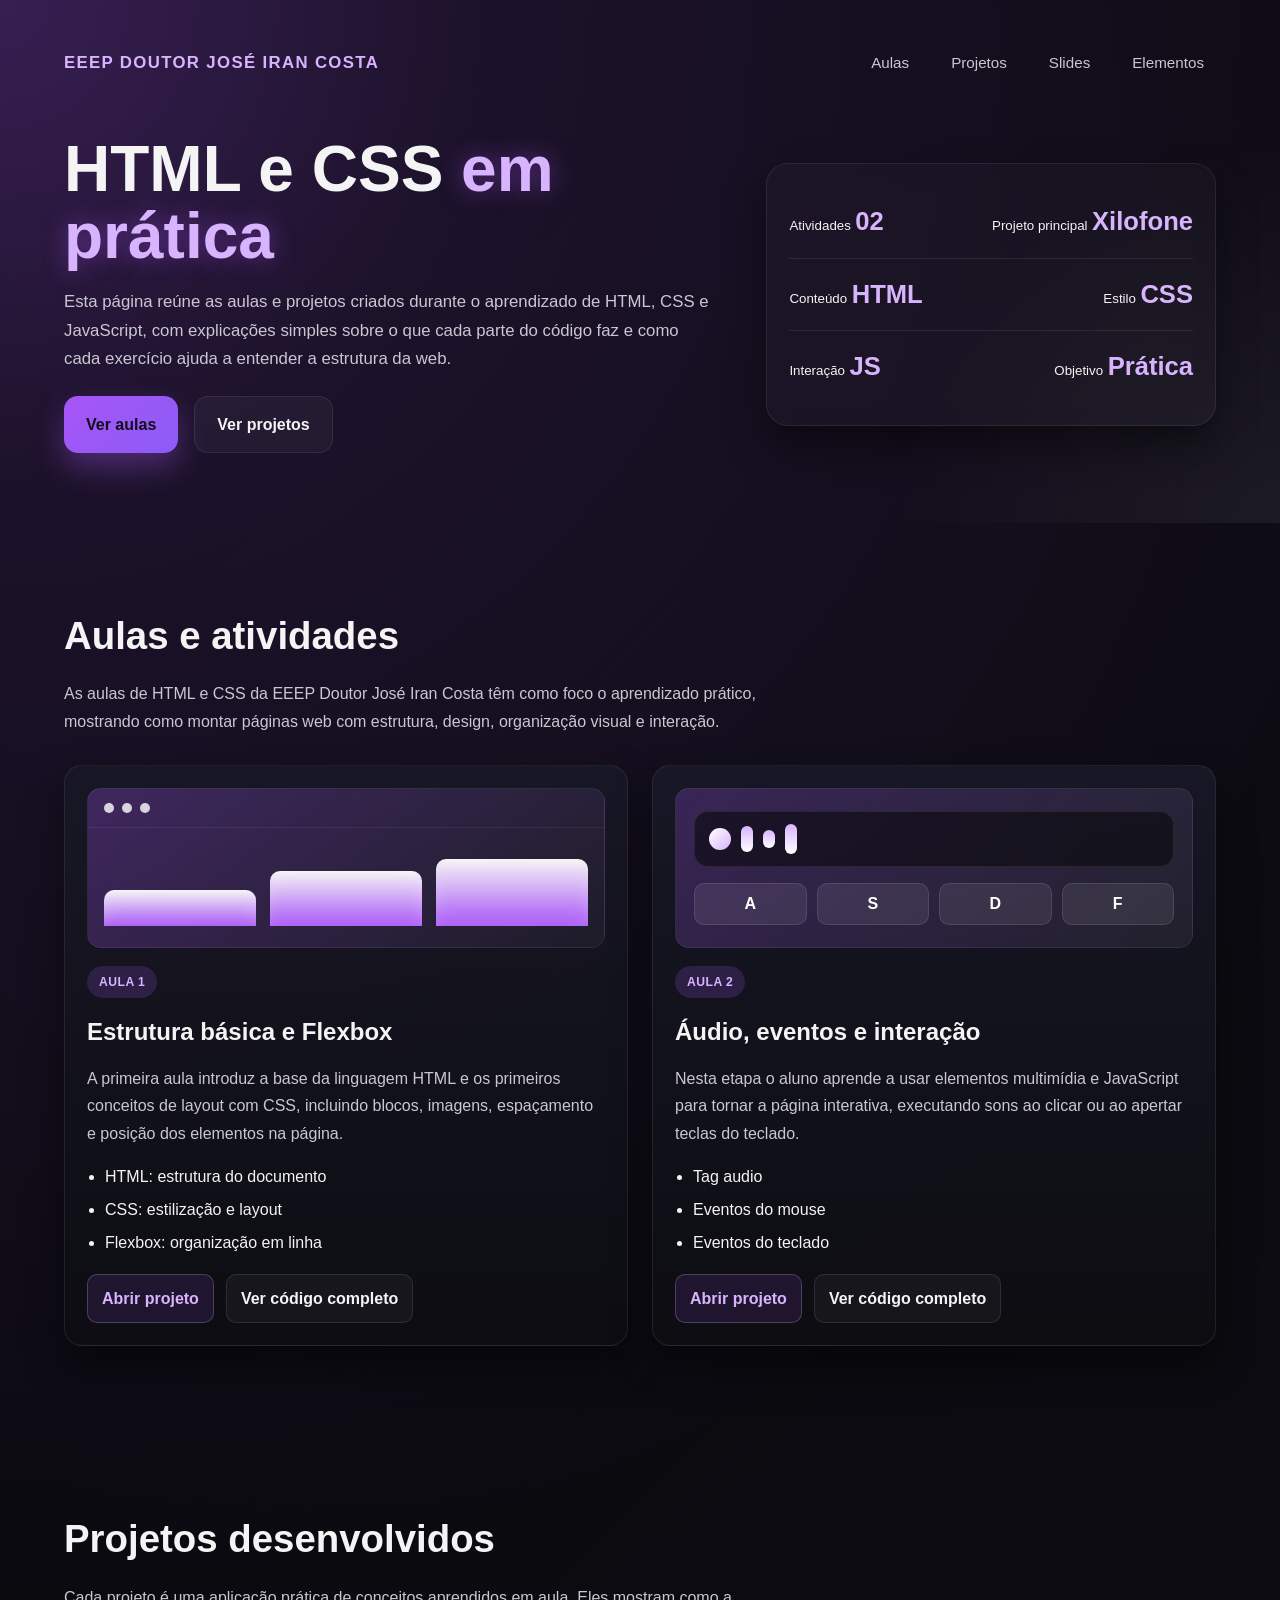
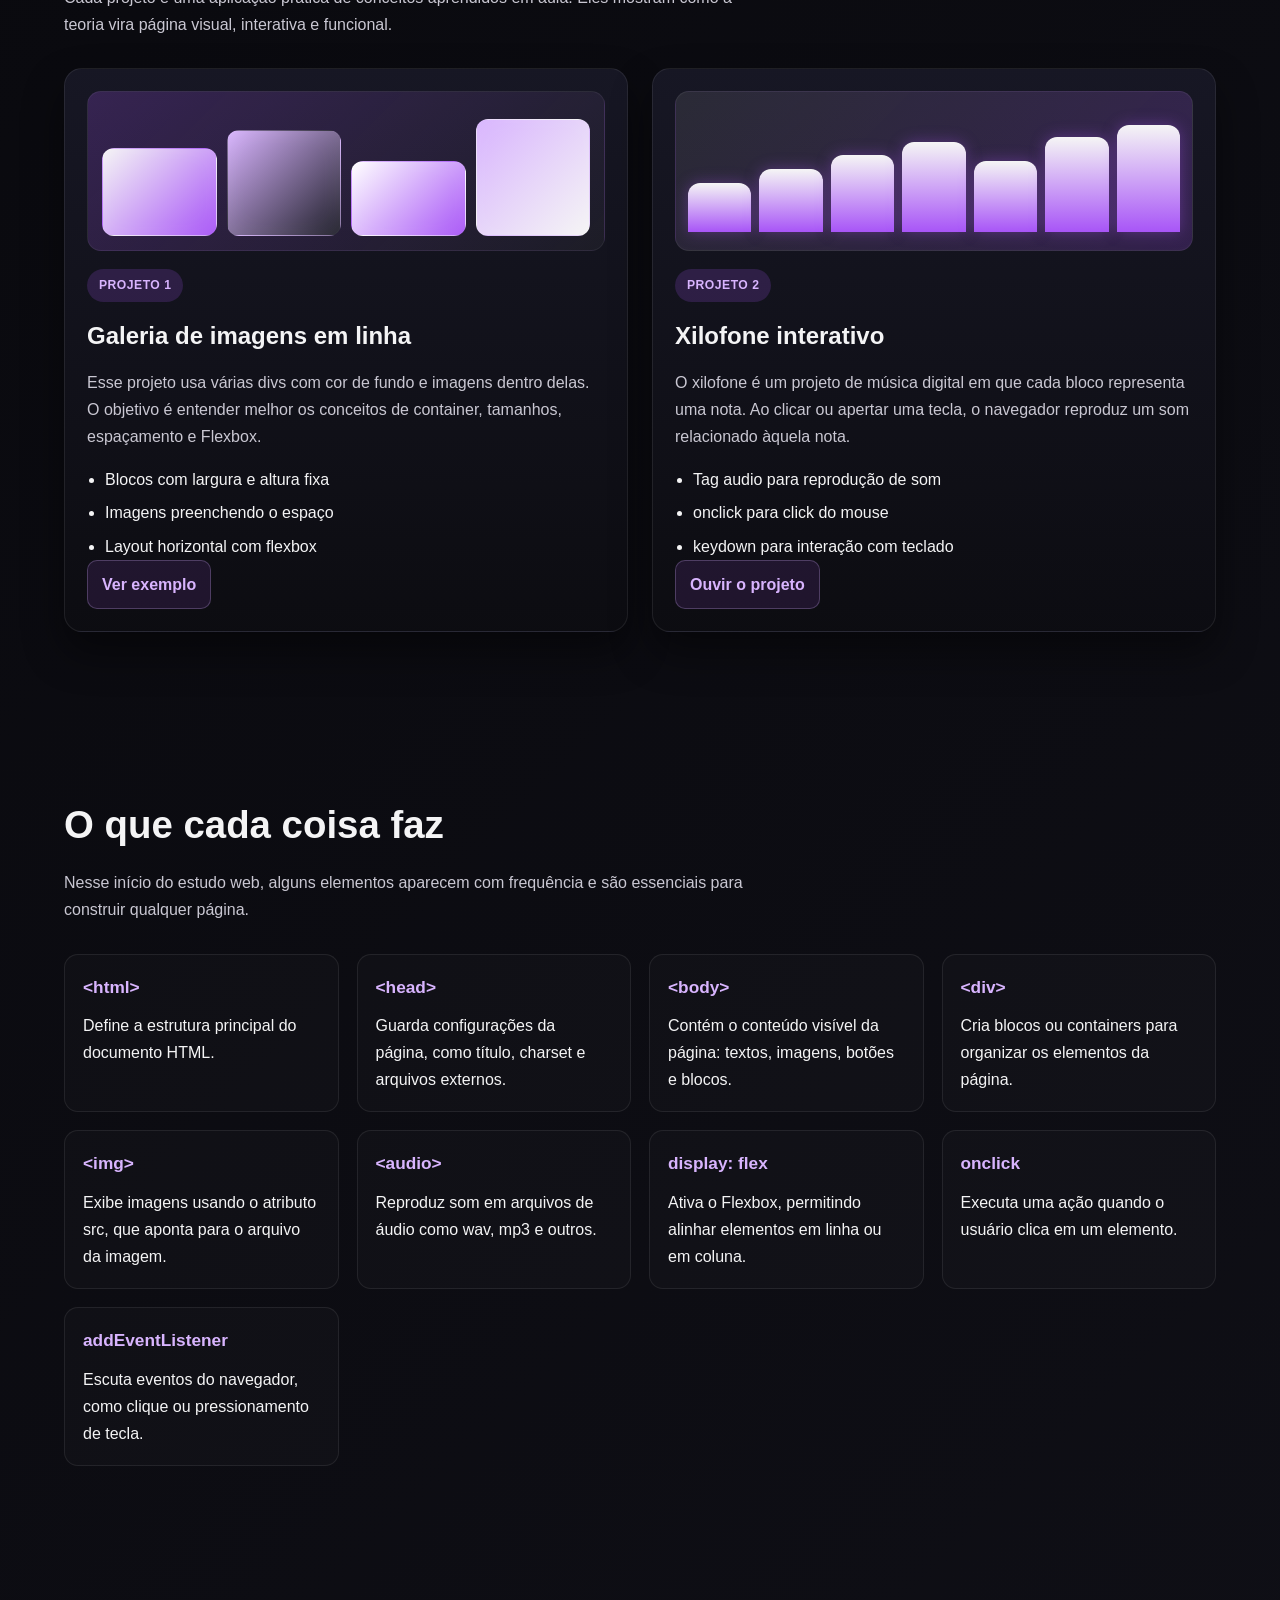
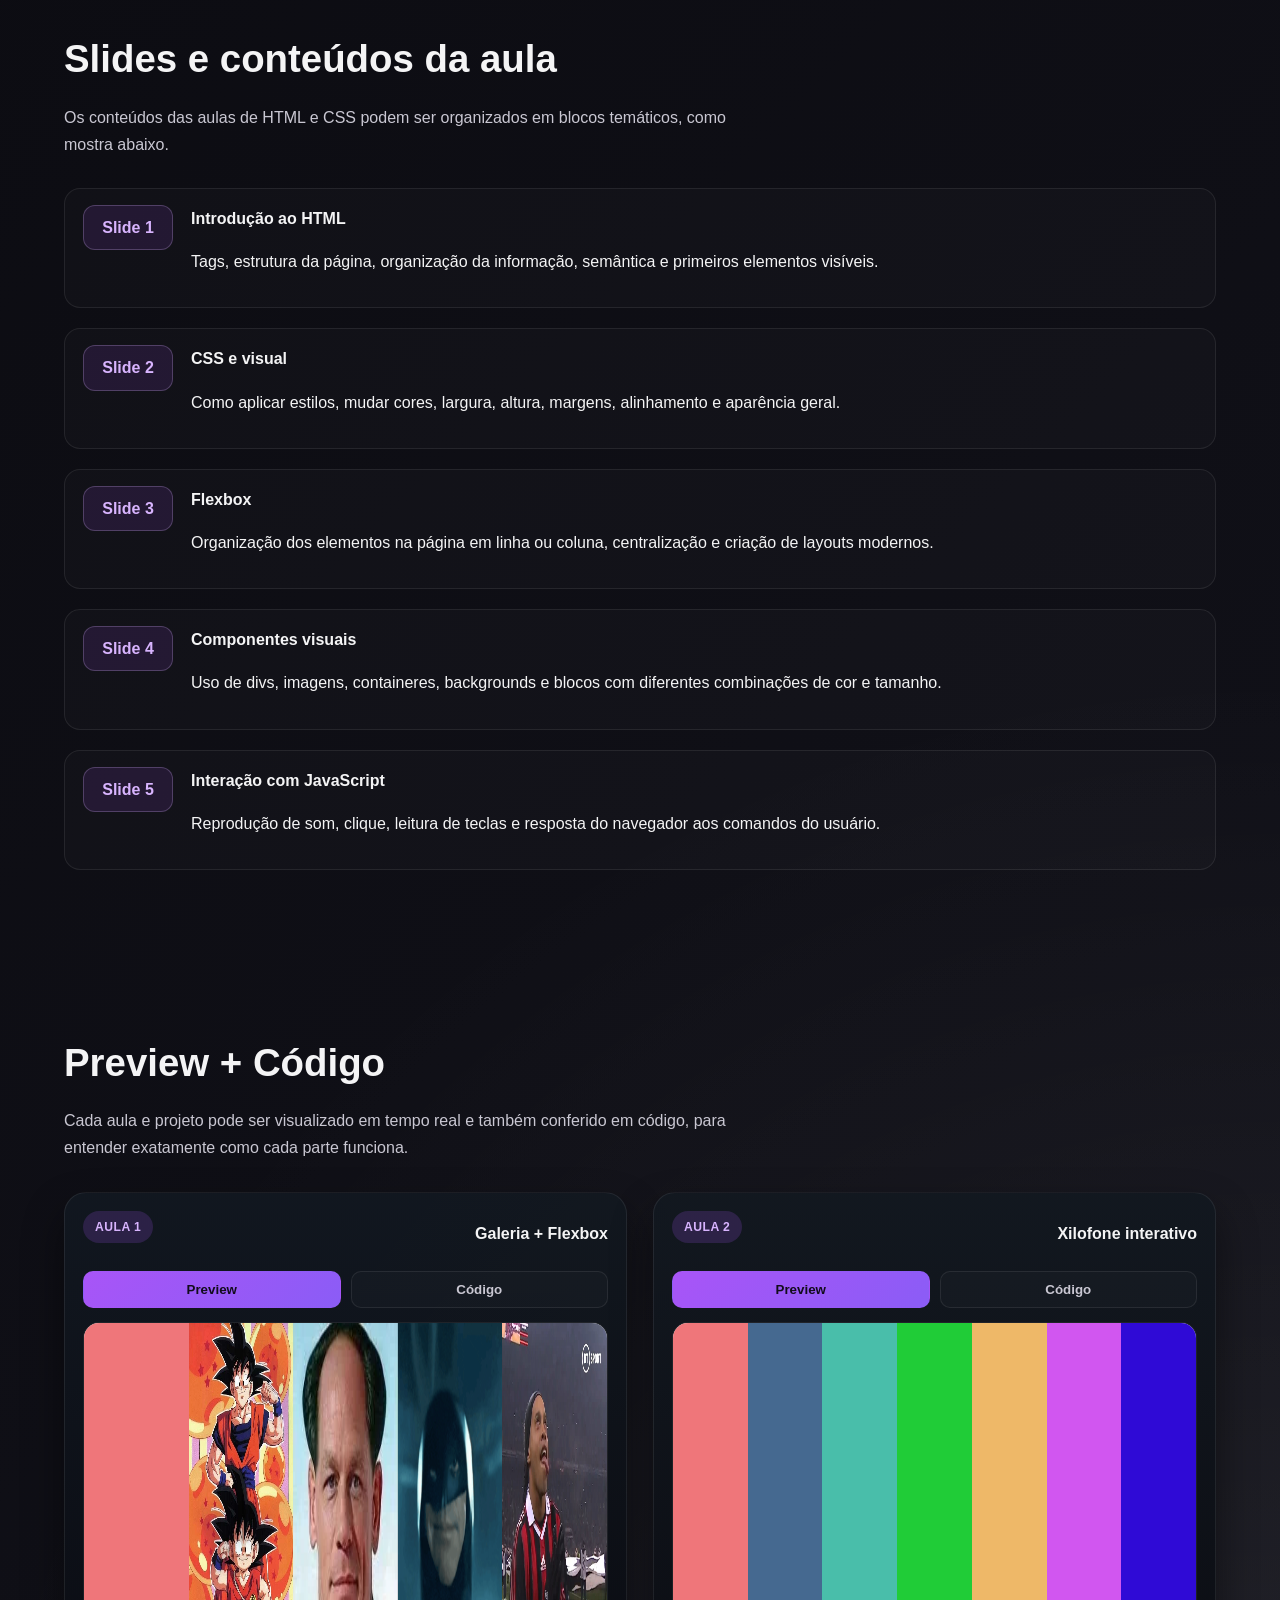
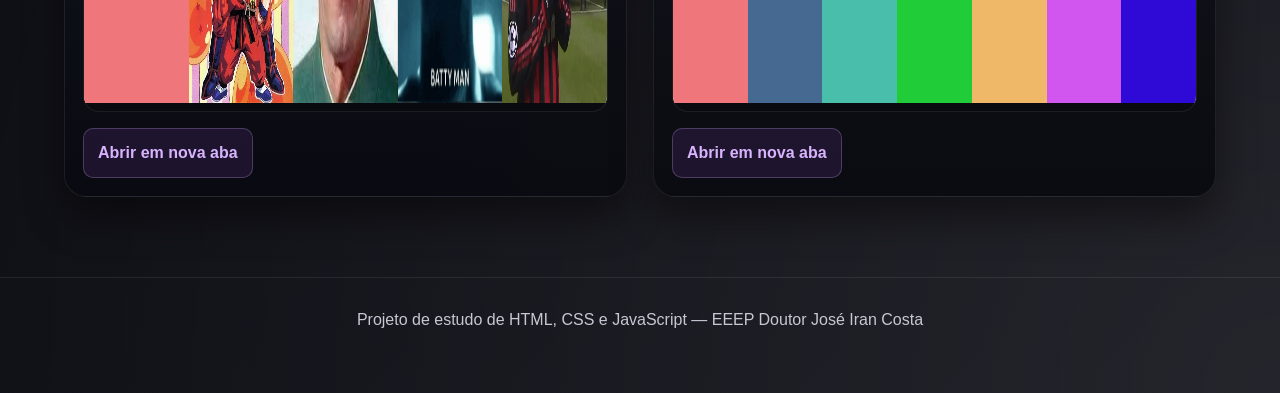
==== commit ebc7dfb4: "adiciona detalhes das aulas 1 e xilofone, incluindo pré-visualização e explicações" ====
--- a/index.html
+++ b/index.html
@@ -103,7 +103,10 @@
                             <li>CSS: estilização e layout</li>
                             <li>Flexbox: organização em linha</li>
                         </ul>
-                        <a class="project-link" href="aula%20_1/index.html" target="_blank">Abrir projeto</a>
+                        <div class="card-actions">
+                            <a class="project-link" href="aula%20_1/index.html" target="_blank">Abrir projeto</a>
+                            <a class="project-link secondary" href="aula1-detalhes.html">Ver código completo</a>
+                        </div>
                     </article>
 
                     <article class="card">
@@ -132,7 +135,10 @@
                             <li>Eventos do mouse</li>
                             <li>Eventos do teclado</li>
                         </ul>
-                        <a class="project-link" href="xilofone/index.html" target="_blank">Abrir projeto</a>
+                        <div class="card-actions">
+                            <a class="project-link" href="xilofone/index.html" target="_blank">Abrir projeto</a>
+                            <a class="project-link secondary" href="xilofone-detalhes.html">Ver código completo</a>
+                        </div>
                     </article>
                 </div>
             </div>
--- a/style.css
+++ b/style.css
@@ -409,15 +409,27 @@
     margin-top: 6px;
 }
 
+.card-actions {
+    display: flex;
+    flex-wrap: wrap;
+    gap: 12px;
+    margin-top: 18px;
+}
+
 .project-link {
     display: inline-block;
-    margin-top: 18px;
     padding: 10px 14px;
     border-radius: 10px;
     background: rgba(168,85,247,0.12);
     border: 1px solid rgba(216,180,254,0.25);
     color: var(--secondary);
     font-weight: 700;
+}
+
+.project-link.secondary {
+    background: rgba(255,255,255,0.04);
+    border-color: rgba(255,255,255,0.1);
+    color: var(--text);
 }
 
 .glossary {
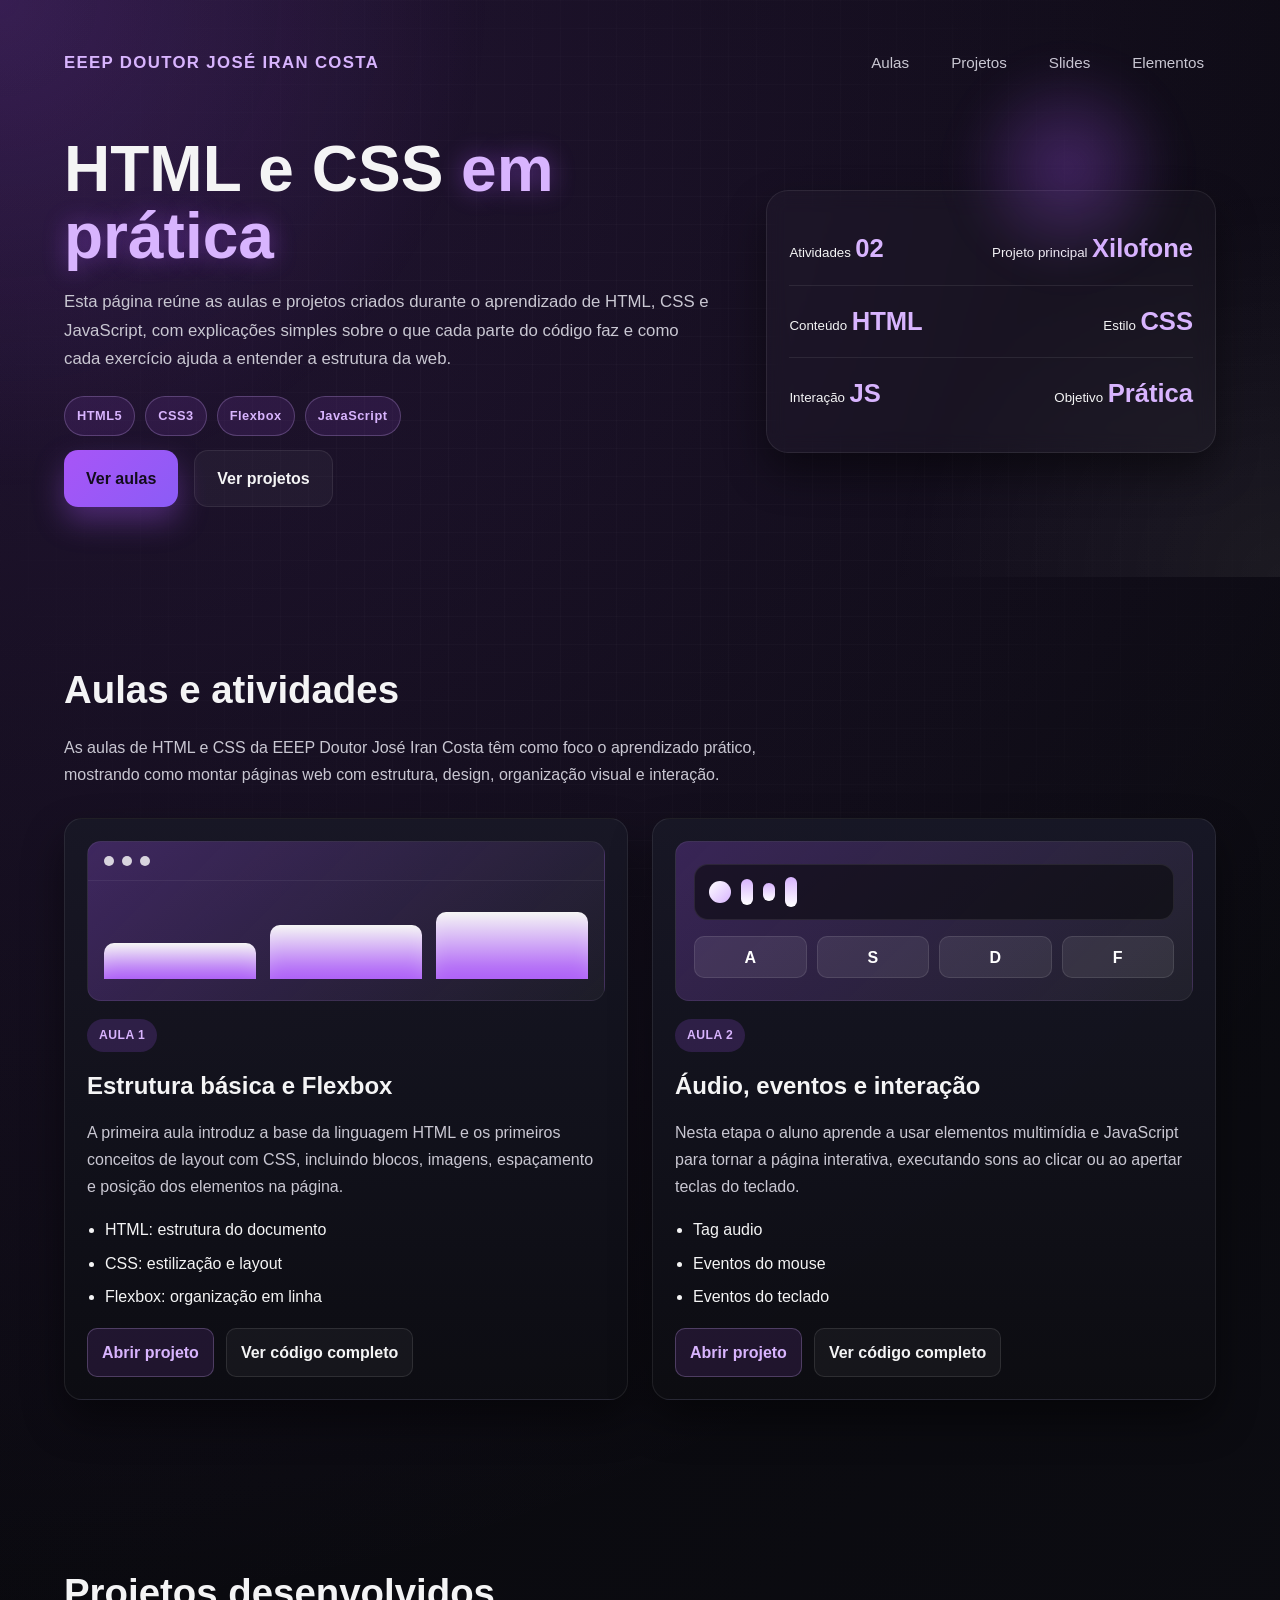
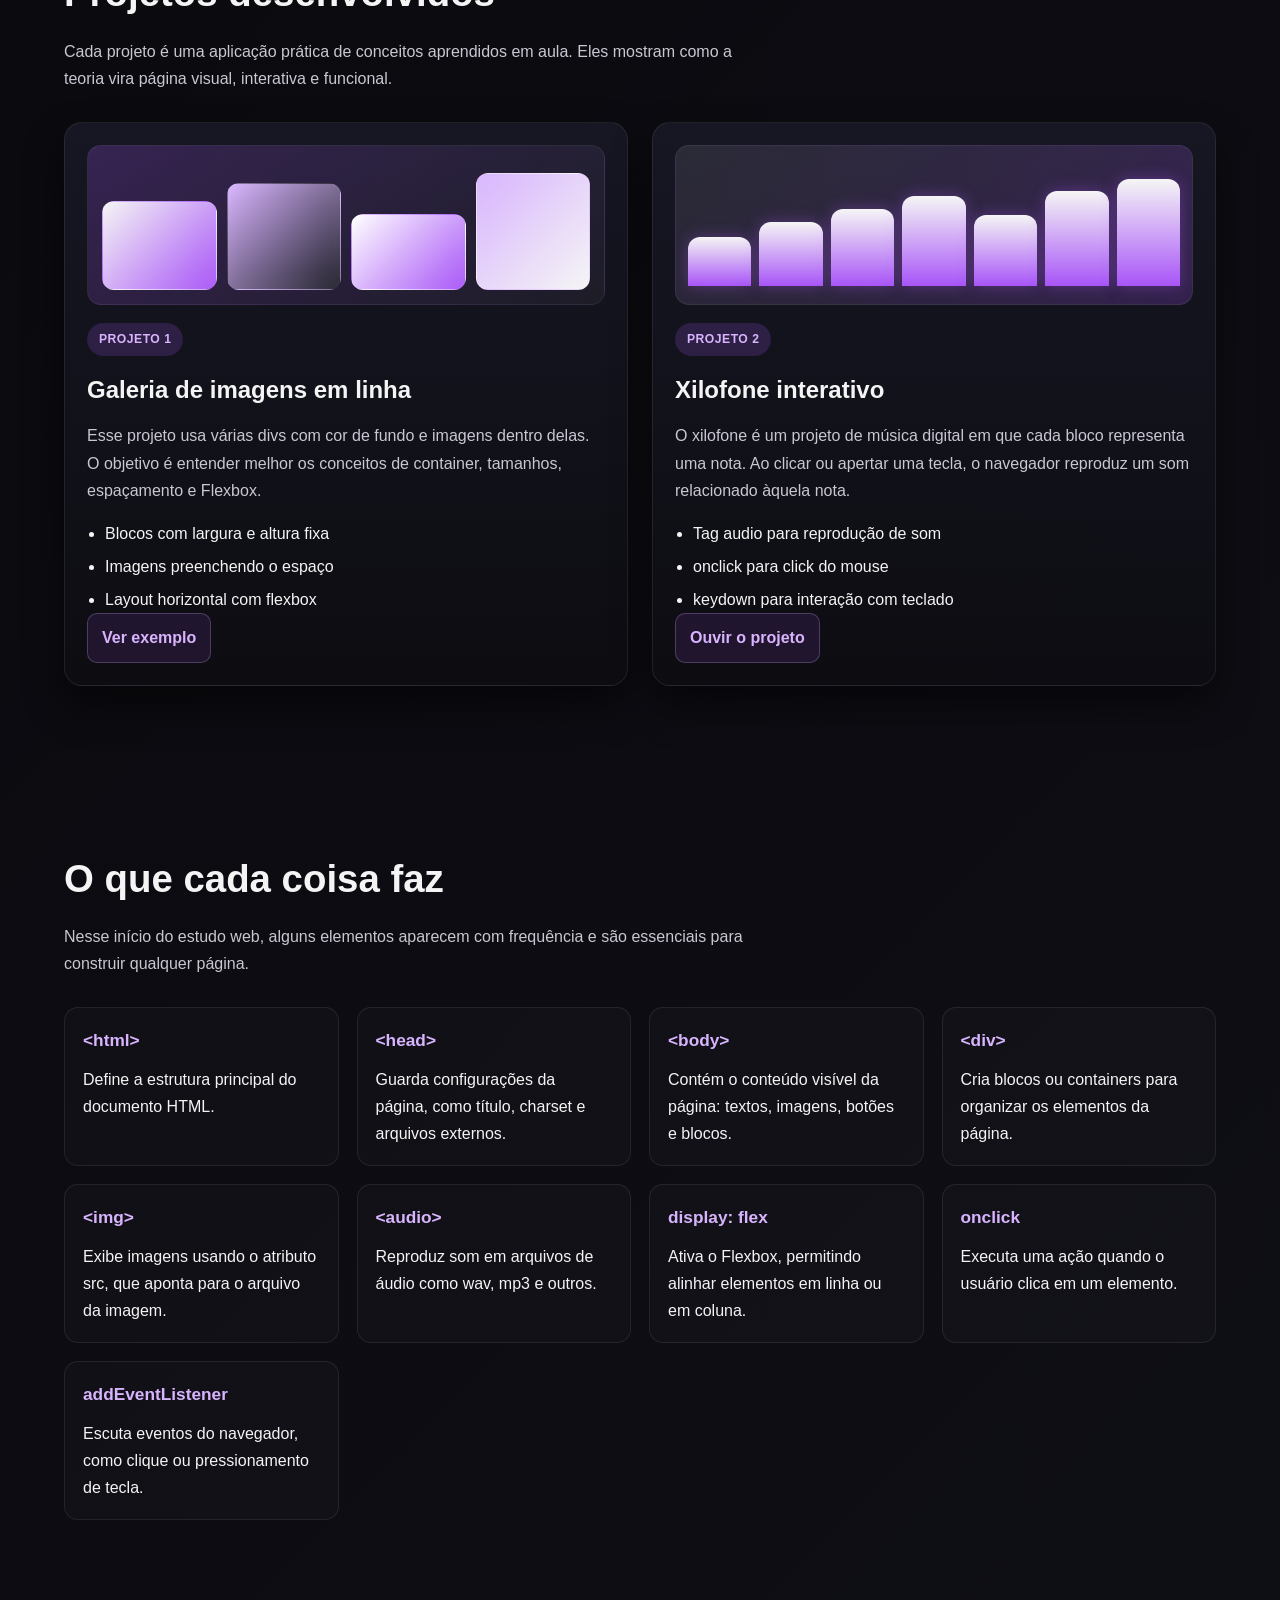
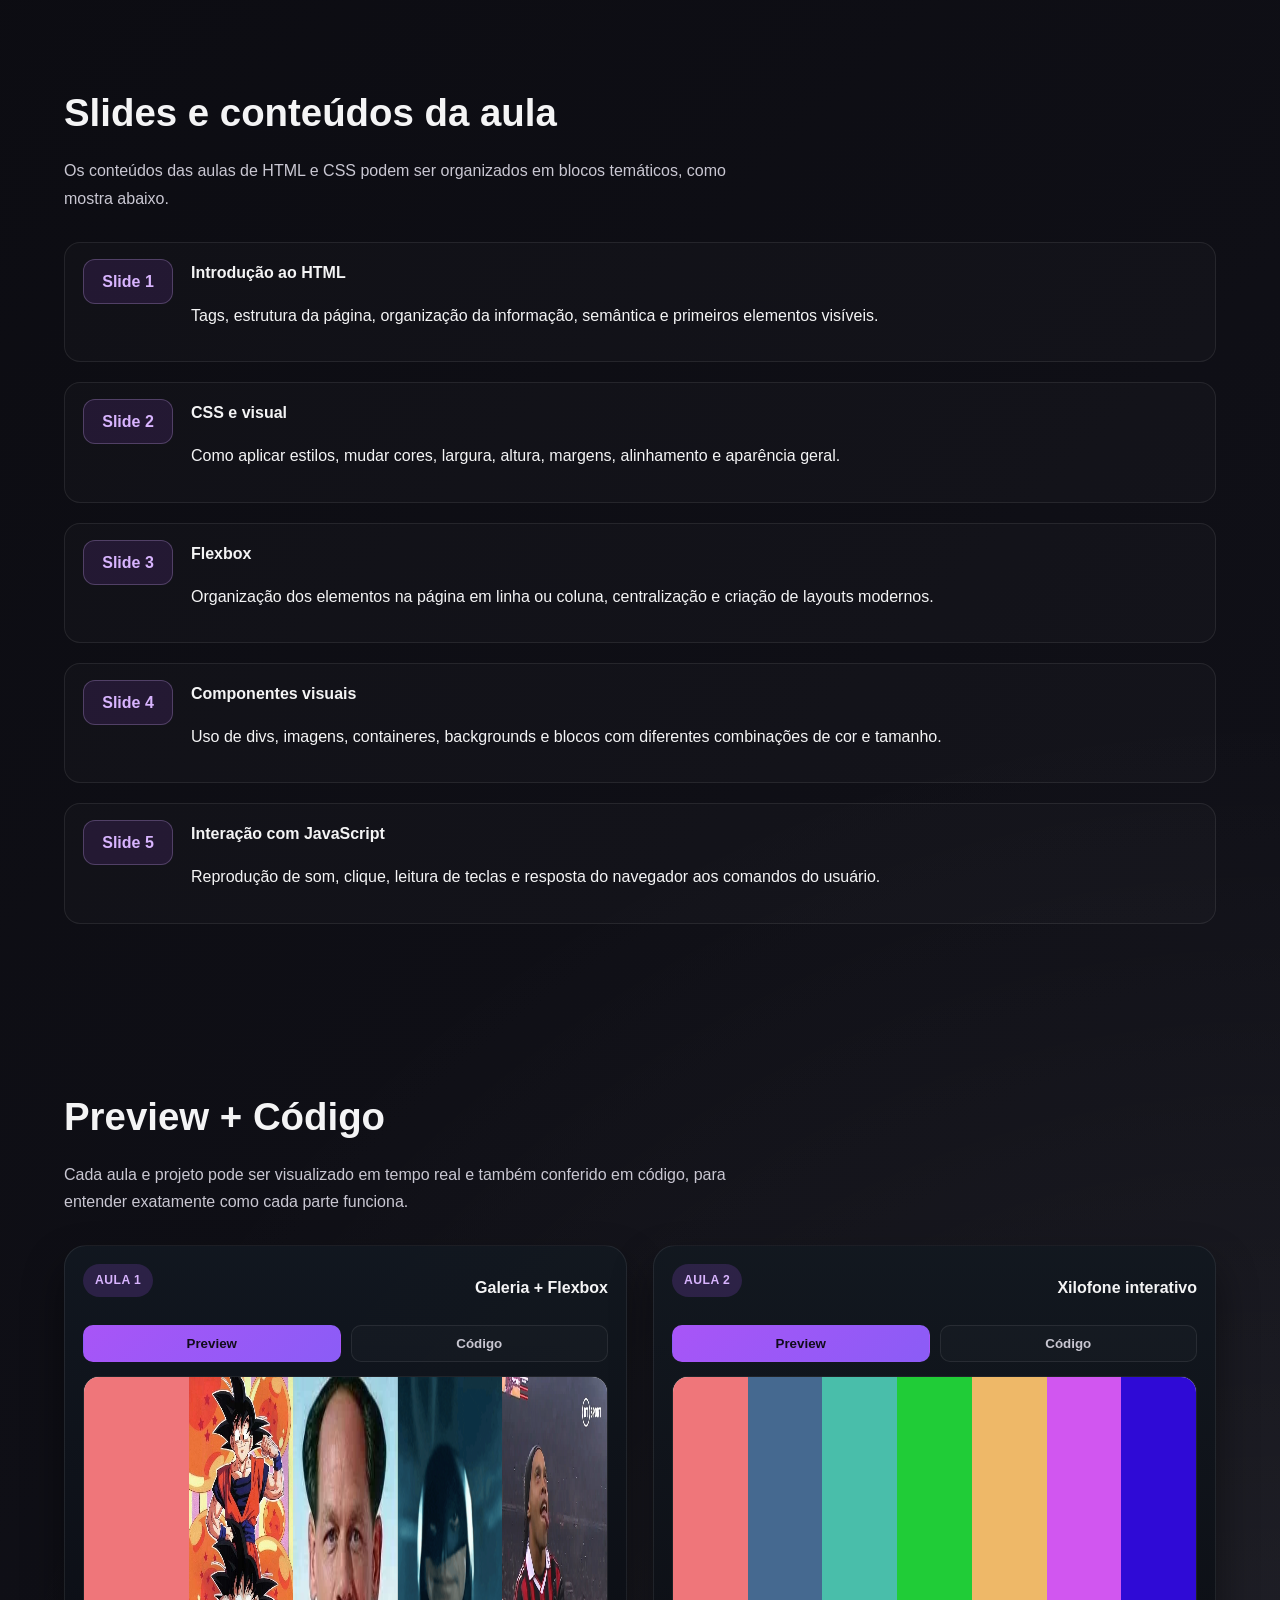
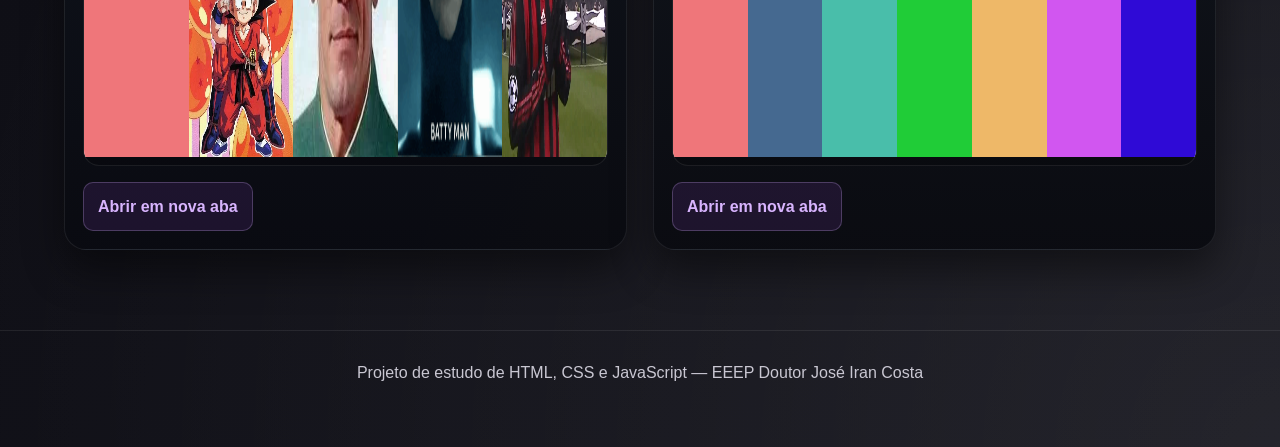
==== commit ed0e486a: "adiciona comentários explicativos e melhorias na estrutura do código HTML e CSS" ====
--- a/index.html
+++ b/index.html
@@ -7,6 +7,7 @@
     <link rel="stylesheet" href="style.css">
 </head>
 <body>
+    <!-- Cabeçalho principal da página: aqui começa a apresentação do curso e o guia visual do conteúdo -->
     <header class="hero" id="inicio">
         <div class="container">
             <div class="topbar">
@@ -27,13 +28,22 @@
                         com explicações simples sobre o que cada parte do código faz e como cada exercício ajuda a entender
                         a estrutura da web.
                     </p>
+
+                    <!-- Badges visuais ajudam a mostrar rapidamente quais linguagens e conceitos estão sendo praticados -->
+                    <div class="hero-badges" aria-label="Tecnologias do curso">
+                        <span>HTML5</span>
+                        <span>CSS3</span>
+                        <span>Flexbox</span>
+                        <span>JavaScript</span>
+                    </div>
+
                     <div class="cta-row">
                         <a class="btn btn-primary" href="#aulas">Ver aulas</a>
                         <a class="btn btn-secondary" href="#projetos">Ver projetos</a>
                     </div>
                 </div>
 
-                <div class="hero-card">
+                <div class="hero-card reveal">
                     <div class="mini-stat">
                         <div>
                             <small>Atividades</small>
@@ -70,6 +80,7 @@
     </header>
 
     <main>
+        <!-- Seção de aulas: reúne as atividades principais e explica o objetivo de cada exercício no curso -->
         <section class="section" id="aulas">
             <div class="container">
                 <h2 class="section-title">Aulas e atividades</h2>
@@ -79,7 +90,7 @@
                 </p>
 
                 <div class="grid">
-                    <article class="card">
+                    <article class="card reveal">
                         <div class="card-visual visual-html">
                             <div class="code-window">
                                 <span></span>
@@ -109,7 +120,7 @@
                         </div>
                     </article>
 
-                    <article class="card">
+                    <article class="card reveal">
                         <div class="card-visual visual-audio">
                             <div class="player-panel">
                                 <span class="btn-circle"></span>
@@ -144,6 +155,7 @@
             </div>
         </section>
 
+        <!-- Seção de projetos: mostra como os conceitos aprendidos viram aplicações visuais e interativas -->
         <section class="section" id="projetos">
             <div class="container">
                 <h2 class="section-title">Projetos desenvolvidos</h2>
@@ -153,7 +165,7 @@
                 </p>
 
                 <div class="grid">
-                    <article class="card">
+                    <article class="card reveal">
                         <div class="card-visual visual-gallery">
                             <div class="image-strip">
                                 <span class="img-box img-one"></span>
@@ -176,7 +188,7 @@
                         <a class="project-link" href="aula%20_1/index.html" target="_blank">Ver exemplo</a>
                     </article>
 
-                    <article class="card">
+                    <article class="card reveal">
                         <div class="card-visual visual-xylophone">
                             <div class="xylophone-bars">
                                 <span></span>
@@ -205,6 +217,7 @@
             </div>
         </section>
 
+        <!-- Glossário didático: explica os elementos mais usados em HTML e CSS com linguagem simples -->
         <section class="section" id="tags">
             <div class="container">
                 <h2 class="section-title">O que cada coisa faz</h2>
@@ -253,6 +266,7 @@
             </div>
         </section>
 
+        <!-- Seção de slides: organiza a linha do tempo de estudo em blocos claros e fáceis de acompanhar -->
         <section class="section" id="slides">
             <div class="container">
                 <h2 class="section-title">Slides e conteúdos da aula</h2>
@@ -304,6 +318,7 @@
             </div>
         </section>
 
+        <!-- Seção interativa: o aluno consegue visualizar o programa rodando e olhar o código em paralelo -->
         <section class="section" id="interativo">
             <div class="container">
                 <h2 class="section-title">Preview + Código</h2>
@@ -403,6 +418,7 @@
     </footer>
 
     <script>
+        // Cada botão alterna entre o preview e o código do projeto, deixando a navegação mais interativa.
         document.querySelectorAll('.tab-btn').forEach(function (button) {
             button.addEventListener('click', function () {
                 const demo = this.dataset.demo;
@@ -418,6 +434,19 @@
                 });
             });
         });
+
+        // Animção de entrada suave aos elementos quando aparecem na tela.
+        const observer = new IntersectionObserver((entries) => {
+            entries.forEach((entry) => {
+                if (entry.isIntersecting) {
+                    entry.target.classList.add('visible');
+                }
+            });
+        }, { threshold: 0.15 });
+
+        document.querySelectorAll('.reveal').forEach((element) => {
+            observer.observe(element);
+        });
     </script>
 </body>
 </html>
--- a/style.css
+++ b/style.css
@@ -1,17 +1,21 @@
 /*
-    Arquivo de estilo principal do projeto.
-    Este CSS organiza a página inicial do curso de HTML e CSS.
-    O tema foi pensado em tons cybertech: roxo, preto e branco.
+    Arquivo principal de estilo do portfólio de aulas.
+    Ele organiza todo o visual da página com um tema cyber-tech em preto, roxo e branco.
 
     Estrutura do arquivo:
-    1. variáveis de cor
-    2. reset geral
-    3. layout do cabeçalho/hero
-    4. cards de aulas e projetos
-    5. mini visuais ilustrativos
-    6. glossário de elementos
-    7. timeline de slides
-    8. responsividade
+    1. variáveis de cor e sombras
+    2. reset do navegador
+    3. fundo visual e layout geral
+    4. hero/header com apresentação do curso
+    5. cards das aulas e projetos
+    6. elementos ilustrativos e mini demos
+    7. glossário e timeline de slides
+    8. interatividade, hover e responsividade
+
+    Comentário didático:
+    - :root guarda as cores em um único lugar para facilitar manutenção.
+    - As variáveis ajudam o design a ficar consistente em toda a página.
+    - A ideia é manter a aparência limpa, moderna e voltada para desenvolvimento web.
 */
 
 :root {
@@ -46,6 +50,20 @@
         linear-gradient(135deg, var(--bg), var(--bg-2));
     color: var(--text);
     line-height: 1.7;
+    position: relative;
+    overflow-x: hidden;
+}
+
+body::before {
+    content: "";
+    position: fixed;
+    inset: 0;
+    background-image:
+        linear-gradient(rgba(255,255,255,0.02) 1px, transparent 1px),
+        linear-gradient(90deg, rgba(255,255,255,0.02) 1px, transparent 1px);
+    background-size: 28px 28px;
+    pointer-events: none;
+    mask-image: radial-gradient(circle at center, black 35%, transparent 100%);
 }
 
 a {
@@ -62,6 +80,19 @@
     padding: 30px 0 40px;
     background: radial-gradient(circle at top left, rgba(168,85,247,0.15), transparent 35%),
                 radial-gradient(circle at bottom right, rgba(255,255,255,0.06), transparent 28%);
+    position: relative;
+}
+
+.hero::after {
+    content: "";
+    position: absolute;
+    inset: 10% 8% auto auto;
+    width: 220px;
+    height: 220px;
+    border-radius: 50%;
+    background: radial-gradient(circle, rgba(168,85,247,0.32), transparent 68%);
+    filter: blur(18px);
+    pointer-events: none;
 }
 
 .topbar {
@@ -165,6 +196,25 @@
     padding: 22px;
     box-shadow: var(--shadow);
     backdrop-filter: blur(10px);
+    animation: floatCard 4s ease-in-out infinite;
+}
+
+.hero-badges {
+    display: flex;
+    flex-wrap: wrap;
+    gap: 10px;
+    margin: 18px 0 4px;
+}
+
+.hero-badges span {
+    background: rgba(168,85,247,0.12);
+    border: 1px solid rgba(216,180,254,0.25);
+    color: var(--secondary);
+    padding: 8px 12px;
+    border-radius: 999px;
+    font-size: 0.8rem;
+    letter-spacing: 0.04em;
+    font-weight: 700;
 }
 
 .mini-stat {
@@ -212,6 +262,16 @@
     border-radius: 18px;
     padding: 22px;
     box-shadow: var(--shadow);
+    transition: transform 0.28s ease, box-shadow 0.28s ease, border-color 0.28s ease;
+}
+
+.card:hover,
+.glossary-item:hover,
+.timeline-item:hover,
+.demo-card:hover {
+    transform: translateY(-6px);
+    border-color: rgba(216,180,254,0.5);
+    box-shadow: 0 25px 45px rgba(0,0,0,0.46), 0 0 24px rgba(168,85,247,0.18);
 }
 
 .card-visual {
@@ -424,6 +484,13 @@
     border: 1px solid rgba(216,180,254,0.25);
     color: var(--secondary);
     font-weight: 700;
+    transition: transform 0.2s ease, box-shadow 0.2s ease, background 0.2s ease;
+}
+
+.project-link:hover {
+    transform: translateY(-2px);
+    box-shadow: 0 0 18px rgba(168,85,247,0.25);
+    background: rgba(168,85,247,0.18);
 }
 
 .project-link.secondary {
@@ -443,6 +510,7 @@
     border: 1px solid var(--line);
     border-radius: 14px;
     padding: 18px;
+    transition: transform 0.25s ease, border-color 0.25s ease, box-shadow 0.25s ease;
 }
 
 .glossary-item strong {
@@ -467,6 +535,7 @@
     border: 1px solid var(--line);
     border-radius: 16px;
     padding: 16px 18px;
+    transition: transform 0.25s ease, box-shadow 0.25s ease, border-color 0.25s ease;
 }
 
 .timeline-item span {
@@ -497,6 +566,7 @@
     border-radius: 22px;
     padding: 18px;
     box-shadow: var(--shadow);
+    transition: transform 0.25s ease, border-color 0.25s ease, box-shadow 0.25s ease;
 }
 
 .demo-topbar {
@@ -579,6 +649,26 @@
     border-top: 1px solid var(--line);
 }
 
+@keyframes floatCard {
+    0%, 100% {
+        transform: translateY(0px);
+    }
+    50% {
+        transform: translateY(-4px);
+    }
+}
+
+.reveal {
+    opacity: 0;
+    transform: translateY(18px) scale(0.98);
+    transition: opacity 0.6s ease, transform 0.6s ease;
+}
+
+.reveal.visible {
+    opacity: 1;
+    transform: translateY(0) scale(1);
+}
+
 @media (max-width: 760px) {
     .hero-content {
         grid-template-columns: 1fr;
